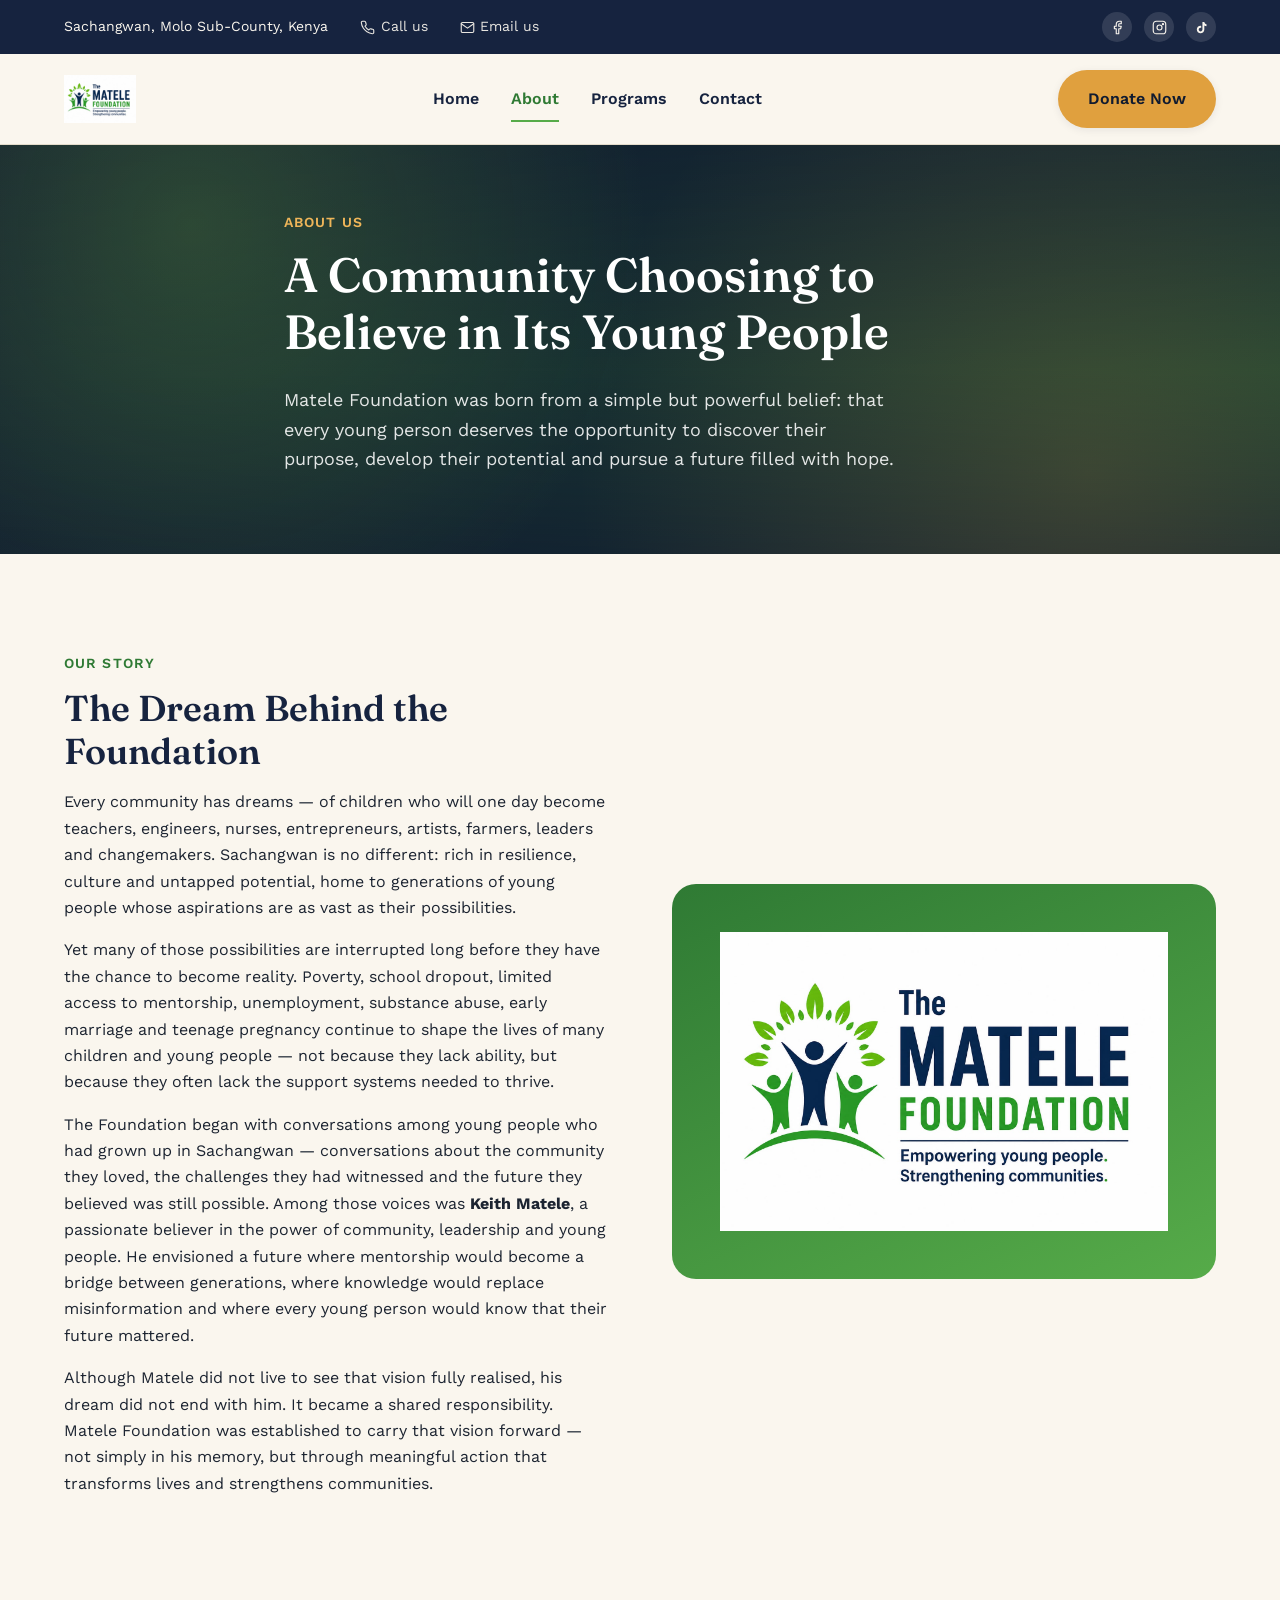
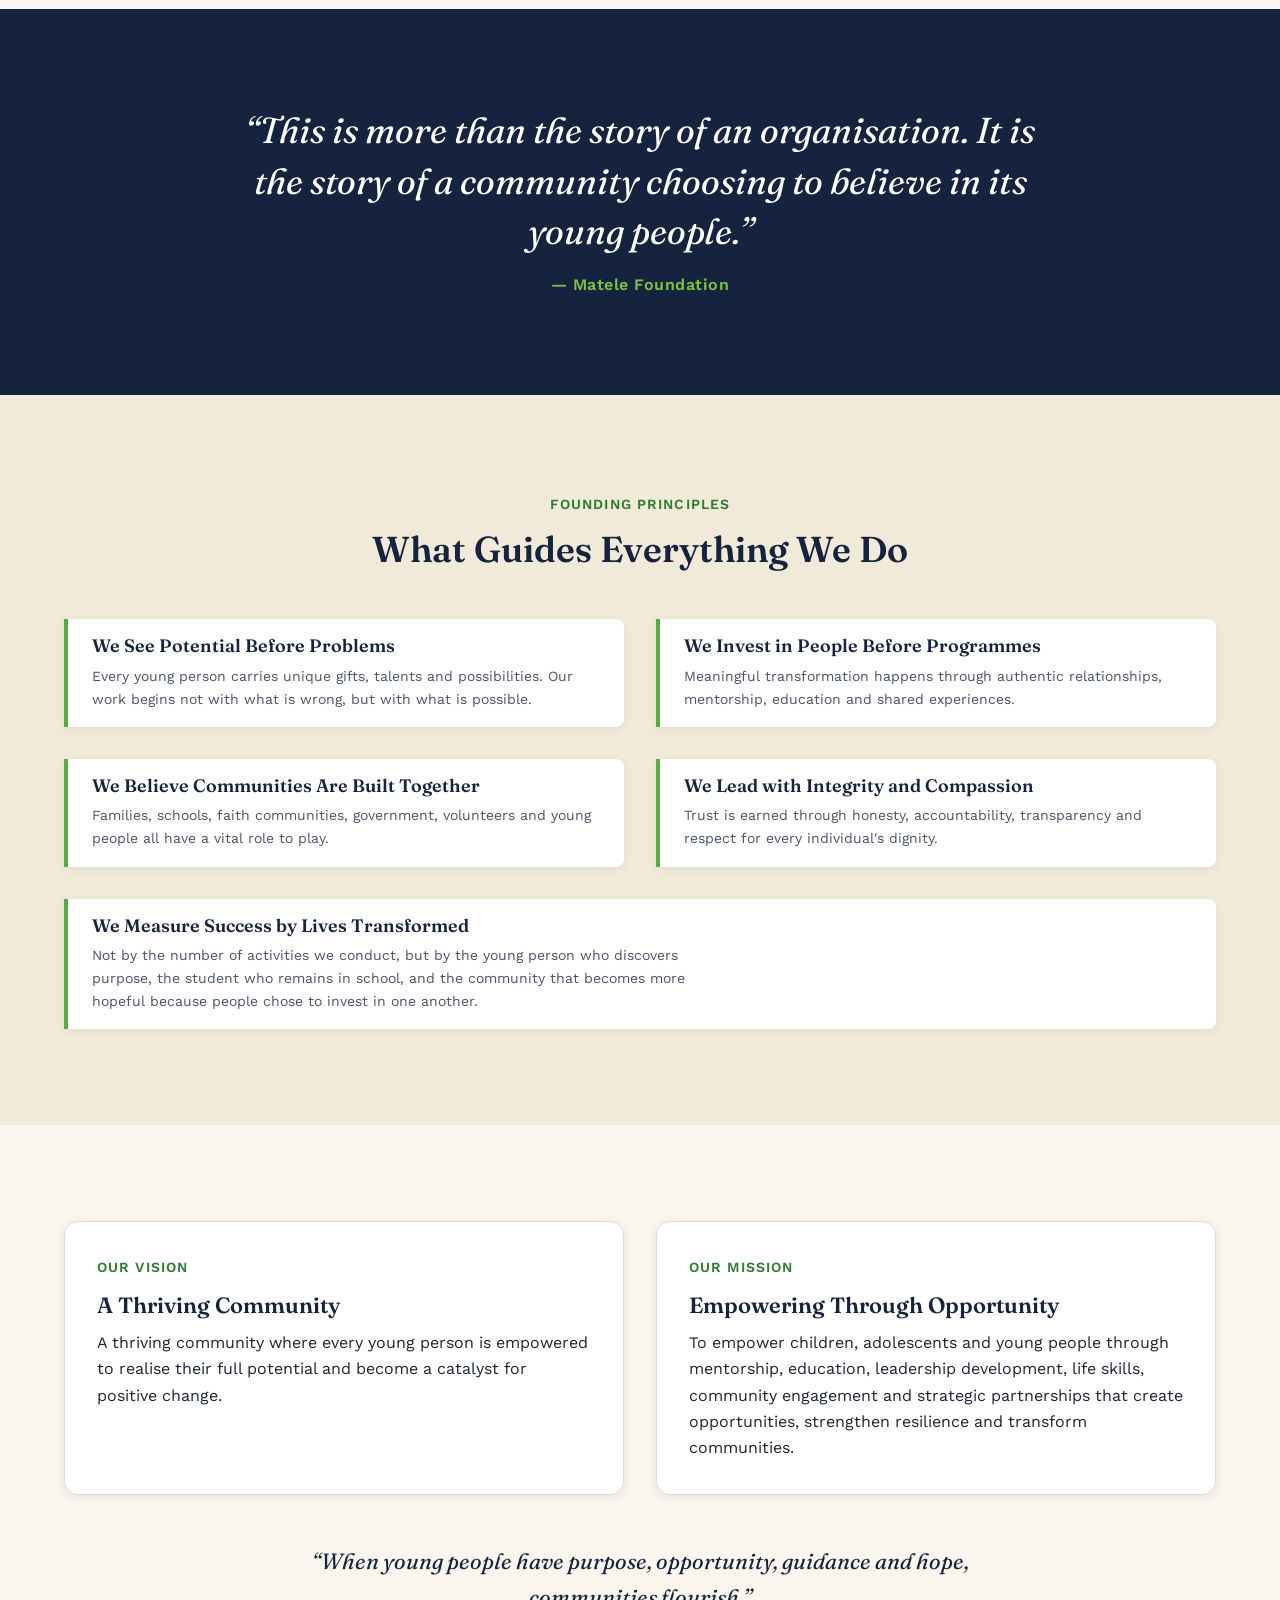
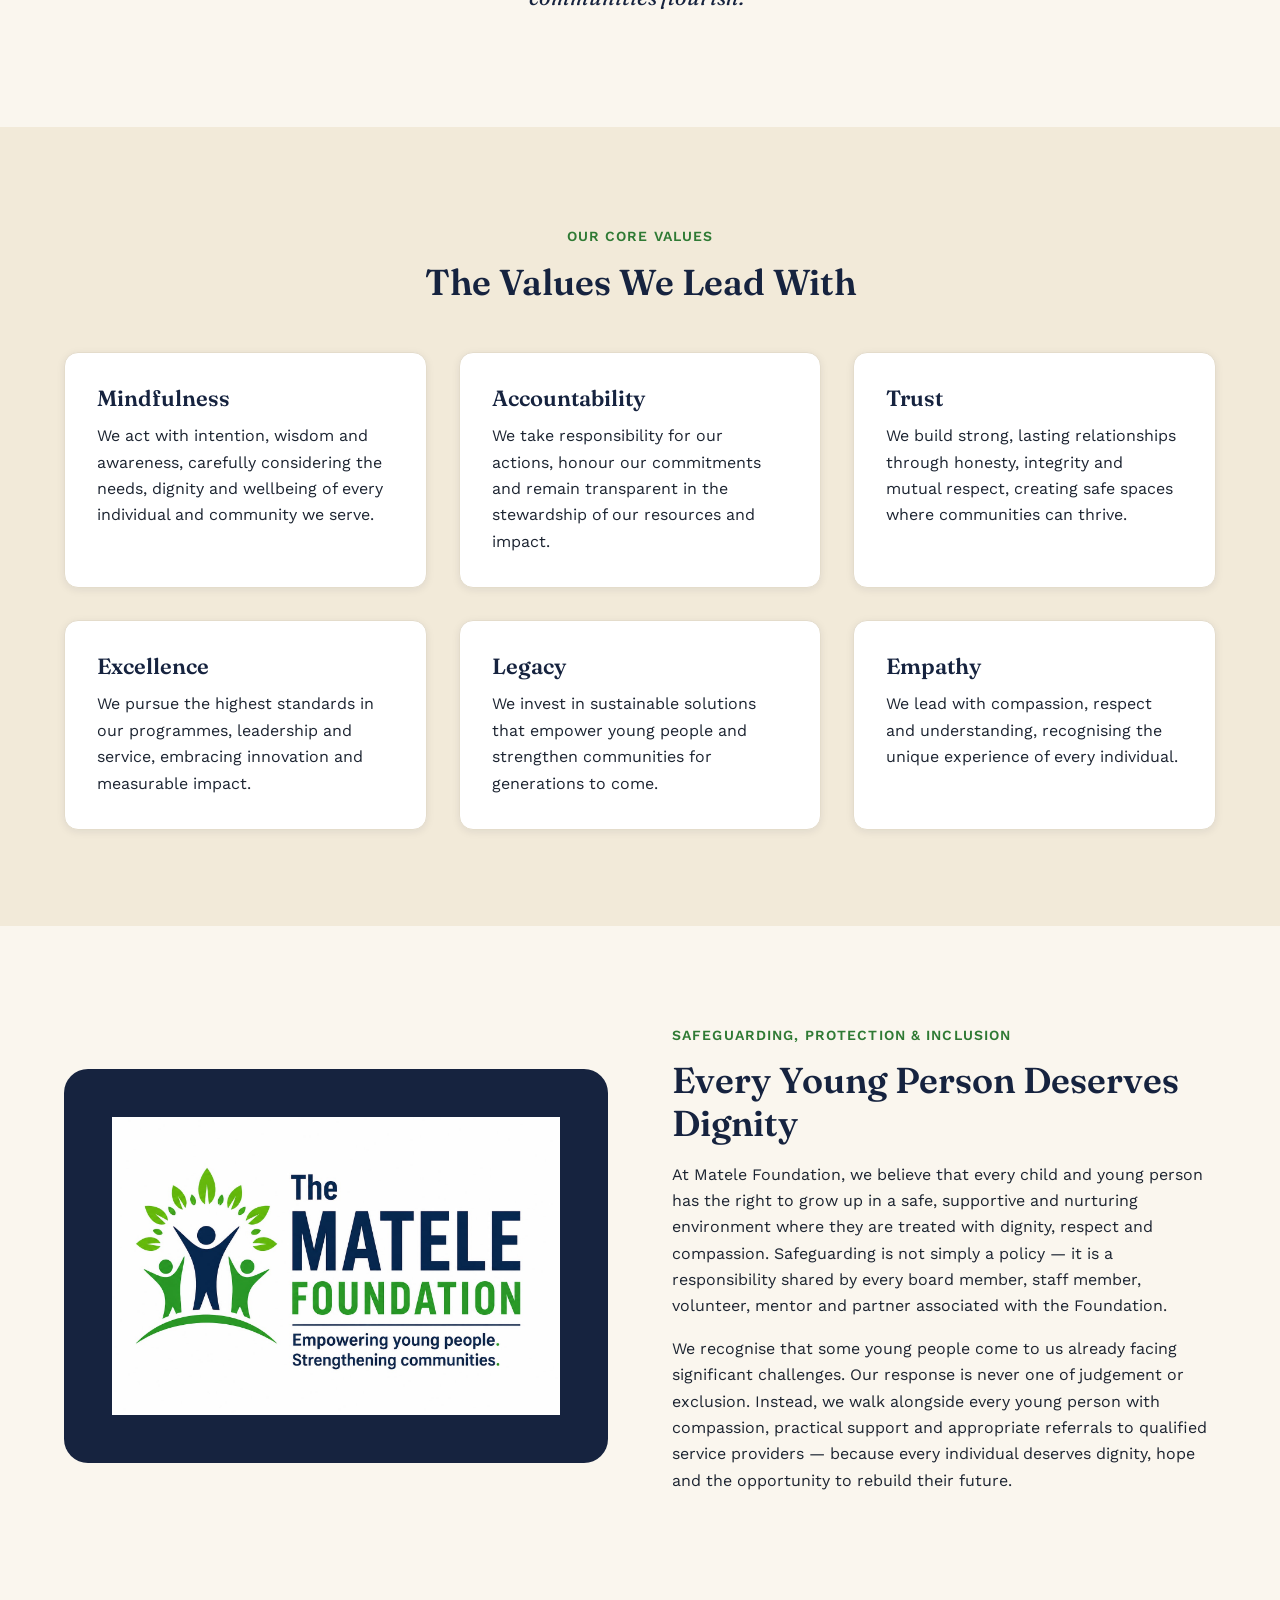
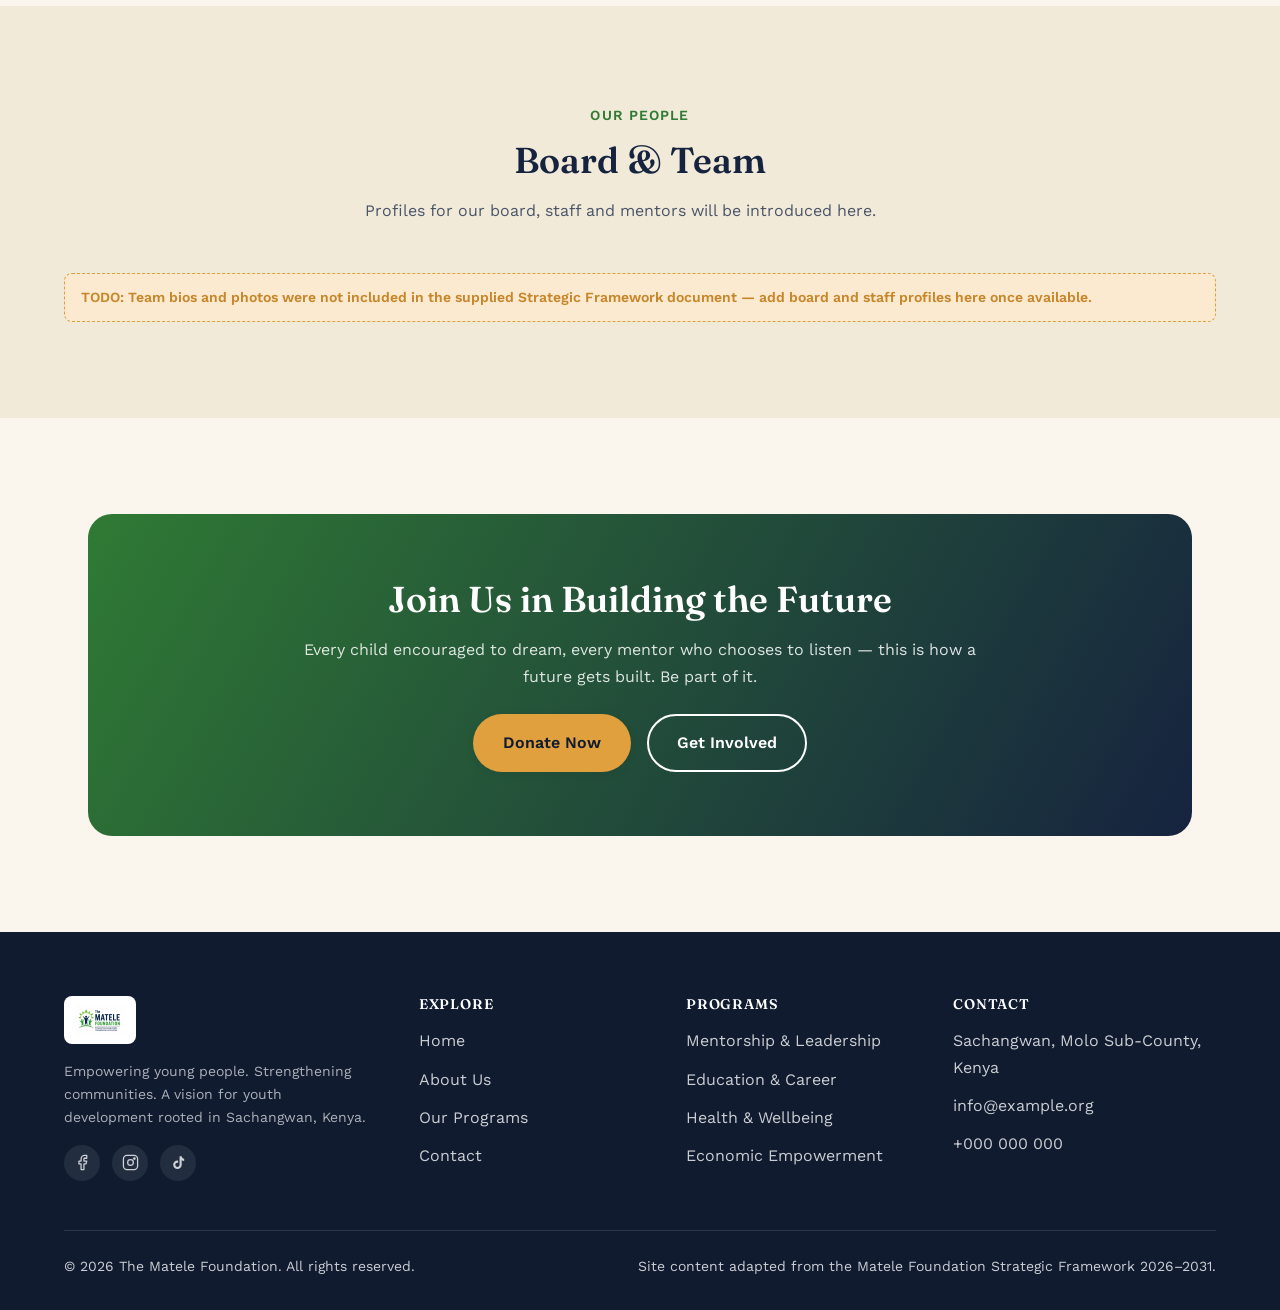
==== about.html @ 66186ff9 "Initial commit: Matele Foundation website Static responsive site (Home, About, Programs, Contact) bu" ====
<!DOCTYPE html>
<html lang="en">
<head>
  <meta charset="UTF-8" />
  <meta name="viewport" content="width=device-width, initial-scale=1" />
  <title>About Us | The Matele Foundation</title>
  <meta name="description" content="Learn the story behind the Matele Foundation, our vision, mission, core values and commitment to safeguarding young people in Sachangwan, Kenya." />
  <link rel="icon" href="assets/images/matele-logo.jpeg" type="image/jpeg" />
  <link rel="preconnect" href="https://fonts.googleapis.com" />
  <link rel="preconnect" href="https://fonts.gstatic.com" crossorigin />
  <link href="https://fonts.googleapis.com/css2?family=Fraunces:ital,wght@0,600;0,700;1,600&family=Work+Sans:wght@400;500;600;700&display=swap" rel="stylesheet" />
  <link rel="stylesheet" href="css/style.css" />
</head>
<body>
  <a class="skip-link" href="#main">Skip to main content</a>

  <div class="topbar">
    <div class="container">
      <div class="topbar-info">
        <span>
          <!-- TODO: add physical address here -->
          Sachangwan, Molo Sub-County, Kenya
        </span>
        <a href="tel:+000000000">
          <svg width="15" height="15" viewBox="0 0 24 24" fill="none" stroke="currentColor" stroke-width="1.8" stroke-linecap="round" stroke-linejoin="round"><path d="M22 16.92v3a2 2 0 0 1-2.18 2 19.79 19.79 0 0 1-8.63-3.07 19.5 19.5 0 0 1-6-6 19.79 19.79 0 0 1-3.07-8.67A2 2 0 0 1 4.11 2h3a2 2 0 0 1 2 1.72c.127.96.362 1.903.7 2.81a2 2 0 0 1-.45 2.11L8.09 9.91a16 16 0 0 0 6 6l1.27-1.27a2 2 0 0 1 2.11-.45c.907.338 1.85.573 2.81.7A2 2 0 0 1 22 16.92z"/></svg>
          <!-- TODO: add phone number here -->
          Call us
        </a>
        <a href="mailto:info@example.org">
          <svg width="15" height="15" viewBox="0 0 24 24" fill="none" stroke="currentColor" stroke-width="1.8" stroke-linecap="round" stroke-linejoin="round"><path d="M22 6 12 13 2 6"/><rect x="2" y="4" width="20" height="16" rx="2"/></svg>
          <!-- TODO: add email address here -->
          Email us
        </a>
      </div>
      <div class="topbar-social">
<a href="https://www.facebook.com/share/1H4xpjEiQx/" target="_blank" rel="noopener" aria-label="Facebook"><svg viewBox="0 0 24 24" fill="none" stroke="currentColor" stroke-width="1.8" stroke-linecap="round" stroke-linejoin="round"><path d="M18 2h-3a5 5 0 0 0-5 5v3H7v4h3v8h4v-8h3l1-4h-4V7a1 1 0 0 1 1-1h3z"/></svg></a>
        <a href="https://www.instagram.com/thematelefoundation?igsh=NDdiMDM2cmlqcXQ2" target="_blank" rel="noopener" aria-label="Instagram"><svg viewBox="0 0 24 24" fill="none" stroke="currentColor" stroke-width="1.8" stroke-linecap="round" stroke-linejoin="round"><rect x="2" y="2" width="20" height="20" rx="5"/><circle cx="12" cy="12" r="4"/><circle cx="17.5" cy="6.5" r="1"/></svg></a>
        <a href="https://www.tiktok.com/@thematelefoundation?_r=1&amp;_t=ZT-98UQlSihZBl" target="_blank" rel="noopener" aria-label="TikTok"><svg viewBox="0 0 24 24" fill="currentColor" stroke="none"><path d="M16.5 3c.3 1.9 1.6 3.4 3.5 3.8v3c-1.3 0-2.5-.4-3.5-1.1v6.6c0 3.3-2.7 6-6 6s-6-2.7-6-6 2.7-6 6-6c.3 0 .7 0 1 .1v3.1c-.3-.1-.7-.2-1-.2-1.7 0-3 1.3-3 3s1.3 3 3 3 3-1.3 3-3V3h3z"/></svg></a>
      </div>
    </div>
  </div>

  <header class="site-header">
    <div class="container navbar">
      <a class="brand" href="index.html">
        <img src="assets/images/matele-logo.jpeg" alt="The Matele Foundation logo" />
      </a>

      <nav class="nav-links" id="nav-links" aria-label="Primary">
        <a href="index.html">Home</a>
        <a href="about.html" aria-current="page">About</a>
        <a href="programs.html">Programs</a>
        <a href="contact.html">Contact</a>
      </nav>

      <div class="nav-actions">
        <a class="btn btn-cta" href="contact.html#donate">Donate Now</a>
        <button class="nav-toggle" aria-label="Toggle navigation menu" aria-expanded="false" aria-controls="nav-links">
          <svg viewBox="0 0 24 24" fill="none" stroke="currentColor" stroke-width="1.8" stroke-linecap="round" stroke-linejoin="round"><path d="M3 6h18M3 12h18M3 18h18"/></svg>
        </button>
      </div>
    </div>
  </header>

  <main id="main">
    <section class="hero page-hero">
      <div class="hero-pattern" aria-hidden="true"></div>
      <div class="container hero-inner">
        <span class="eyebrow">About Us</span>
        <h1>A Community Choosing to Believe in Its Young People</h1>
        <p class="lead">
          Matele Foundation was born from a simple but powerful belief: that every young
          person deserves the opportunity to discover their purpose, develop their potential
          and pursue a future filled with hope.
        </p>
      </div>
    </section>

    <section>
      <div class="container">
        <div class="split">
          <div class="reveal">
            <span class="eyebrow">Our Story</span>
            <h2>The Dream Behind the Foundation</h2>
            <p>
              Every community has dreams &mdash; of children who will one day become teachers,
              engineers, nurses, entrepreneurs, artists, farmers, leaders and changemakers.
              Sachangwan is no different: rich in resilience, culture and untapped potential,
              home to generations of young people whose aspirations are as vast as their
              possibilities.
            </p>
            <p>
              Yet many of those possibilities are interrupted long before they have the chance
              to become reality. Poverty, school dropout, limited access to mentorship,
              unemployment, substance abuse, early marriage and teenage pregnancy continue to
              shape the lives of many children and young people &mdash; not because they lack
              ability, but because they often lack the support systems needed to thrive.
            </p>
            <p>
              The Foundation began with conversations among young people who had grown up in
              Sachangwan &mdash; conversations about the community they loved, the challenges
              they had witnessed and the future they believed was still possible. Among those
              voices was <strong>Keith Matele</strong>, a passionate believer in the power of
              community, leadership and young people. He envisioned a future where mentorship
              would become a bridge between generations, where knowledge would replace
              misinformation and where every young person would know that their future mattered.
            </p>
            <p>
              Although Matele did not live to see that vision fully realised, his dream did not
              end with him. It became a shared responsibility. Matele Foundation was established
              to carry that vision forward &mdash; not simply in his memory, but through
              meaningful action that transforms lives and strengthens communities.
            </p>
          </div>
          <div class="split-media alt reveal" aria-hidden="true">
            <img src="assets/images/matele-logo.jpeg" alt="" />
          </div>
        </div>
      </div>
    </section>

    <section class="quote-band">
      <div class="container reveal">
        <blockquote>&ldquo;This is more than the story of an organisation. It is the story of a community choosing to believe in its young people.&rdquo;</blockquote>
        <cite>&mdash; Matele Foundation</cite>
      </div>
    </section>

    <section class="bg-cream-dark">
      <div class="container">
        <div class="section-head center reveal">
          <span class="eyebrow">Founding Principles</span>
          <h2>What Guides Everything We Do</h2>
        </div>
        <div class="grid grid-2 reveal">
          <div class="mini-card">
            <h4>We See Potential Before Problems</h4>
            <p>Every young person carries unique gifts, talents and possibilities. Our work begins not with what is wrong, but with what is possible.</p>
          </div>
          <div class="mini-card">
            <h4>We Invest in People Before Programmes</h4>
            <p>Meaningful transformation happens through authentic relationships, mentorship, education and shared experiences.</p>
          </div>
          <div class="mini-card">
            <h4>We Believe Communities Are Built Together</h4>
            <p>Families, schools, faith communities, government, volunteers and young people all have a vital role to play.</p>
          </div>
          <div class="mini-card">
            <h4>We Lead with Integrity and Compassion</h4>
            <p>Trust is earned through honesty, accountability, transparency and respect for every individual's dignity.</p>
          </div>
          <div class="mini-card" style="grid-column: 1 / -1;">
            <h4>We Measure Success by Lives Transformed</h4>
            <p>Not by the number of activities we conduct, but by the young person who discovers purpose, the student who remains in school, and the community that becomes more hopeful because people chose to invest in one another.</p>
          </div>
        </div>
      </div>
    </section>

    <section>
      <div class="container">
        <div class="grid grid-2">
          <div class="card reveal">
            <span class="eyebrow">Our Vision</span>
            <h3>A Thriving Community</h3>
            <p>A thriving community where every young person is empowered to realise their full potential and become a catalyst for positive change.</p>
          </div>
          <div class="card reveal">
            <span class="eyebrow">Our Mission</span>
            <h3>Empowering Through Opportunity</h3>
            <p>To empower children, adolescents and young people through mentorship, education, leadership development, life skills, community engagement and strategic partnerships that create opportunities, strengthen resilience and transform communities.</p>
          </div>
        </div>
        <p class="text-center reveal" style="margin-top: var(--space-6); font-family: var(--font-display); font-size: var(--fs-lg); font-style: italic; color: var(--color-navy-800); max-width: 720px; margin-inline: auto;">
          &ldquo;When young people have purpose, opportunity, guidance and hope, communities flourish.&rdquo;
        </p>
      </div>
    </section>

    <section class="bg-cream-dark">
      <div class="container">
        <div class="section-head center reveal">
          <span class="eyebrow">Our Core Values</span>
          <h2>The Values We Lead With</h2>
        </div>
        <div class="grid grid-3 reveal">
          <div class="card">
            <h3>Mindfulness</h3>
            <p>We act with intention, wisdom and awareness, carefully considering the needs, dignity and wellbeing of every individual and community we serve.</p>
          </div>
          <div class="card">
            <h3>Accountability</h3>
            <p>We take responsibility for our actions, honour our commitments and remain transparent in the stewardship of our resources and impact.</p>
          </div>
          <div class="card">
            <h3>Trust</h3>
            <p>We build strong, lasting relationships through honesty, integrity and mutual respect, creating safe spaces where communities can thrive.</p>
          </div>
          <div class="card">
            <h3>Excellence</h3>
            <p>We pursue the highest standards in our programmes, leadership and service, embracing innovation and measurable impact.</p>
          </div>
          <div class="card">
            <h3>Legacy</h3>
            <p>We invest in sustainable solutions that empower young people and strengthen communities for generations to come.</p>
          </div>
          <div class="card">
            <h3>Empathy</h3>
            <p>We lead with compassion, respect and understanding, recognising the unique experience of every individual.</p>
          </div>
        </div>
      </div>
    </section>

    <section>
      <div class="container">
        <div class="split">
          <div class="split-media reveal" aria-hidden="true">
            <img src="assets/images/matele-logo.jpeg" alt="" />
          </div>
          <div class="reveal">
            <span class="eyebrow">Safeguarding, Protection &amp; Inclusion</span>
            <h2>Every Young Person Deserves Dignity</h2>
            <p>
              At Matele Foundation, we believe that every child and young person has the right
              to grow up in a safe, supportive and nurturing environment where they are treated
              with dignity, respect and compassion. Safeguarding is not simply a policy &mdash;
              it is a responsibility shared by every board member, staff member, volunteer,
              mentor and partner associated with the Foundation.
            </p>
            <p>
              We recognise that some young people come to us already facing significant
              challenges. Our response is never one of judgement or exclusion. Instead, we walk
              alongside every young person with compassion, practical support and appropriate
              referrals to qualified service providers &mdash; because every individual deserves
              dignity, hope and the opportunity to rebuild their future.
            </p>
          </div>
        </div>
      </div>
    </section>

    <section class="bg-cream-dark">
      <div class="container">
        <div class="section-head center reveal">
          <span class="eyebrow">Our People</span>
          <h2>Board &amp; Team</h2>
          <p class="text-muted">
            Profiles for our board, staff and mentors will be introduced here.
          </p>
        </div>
        <div class="todo-note reveal">
          <!-- TODO: add team member names, roles, photos and bios here.
               None were provided in the source framework document. -->
          TODO: Team bios and photos were not included in the supplied Strategic Framework
          document &mdash; add board and staff profiles here once available.
        </div>
      </div>
    </section>

    <section>
      <div class="container">
        <div class="cta-band reveal">
          <h2>Join Us in Building the Future</h2>
          <p>Every child encouraged to dream, every mentor who chooses to listen &mdash; this is how a future gets built. Be part of it.</p>
          <div class="hero-actions">
            <a class="btn btn-cta" href="contact.html#donate">Donate Now</a>
            <a class="btn btn-outline on-dark" href="contact.html">Get Involved</a>
          </div>
        </div>
      </div>
    </section>
  </main>

  <footer class="site-footer">
    <div class="container">
      <div class="footer-grid">
        <div class="footer-brand">
          <img src="assets/images/matele-logo.jpeg" alt="The Matele Foundation logo" />
          <p>Empowering young people. Strengthening communities. A vision for youth development rooted in Sachangwan, Kenya.</p>
          <div class="footer-social">
<a href="https://www.facebook.com/share/1H4xpjEiQx/" target="_blank" rel="noopener" aria-label="Facebook"><svg viewBox="0 0 24 24" fill="none" stroke="currentColor" stroke-width="1.8" stroke-linecap="round" stroke-linejoin="round"><path d="M18 2h-3a5 5 0 0 0-5 5v3H7v4h3v8h4v-8h3l1-4h-4V7a1 1 0 0 1 1-1h3z"/></svg></a>
            <a href="https://www.instagram.com/thematelefoundation?igsh=NDdiMDM2cmlqcXQ2" target="_blank" rel="noopener" aria-label="Instagram"><svg viewBox="0 0 24 24" fill="none" stroke="currentColor" stroke-width="1.8" stroke-linecap="round" stroke-linejoin="round"><rect x="2" y="2" width="20" height="20" rx="5"/><circle cx="12" cy="12" r="4"/><circle cx="17.5" cy="6.5" r="1"/></svg></a>
            <a href="https://www.tiktok.com/@thematelefoundation?_r=1&amp;_t=ZT-98UQlSihZBl" target="_blank" rel="noopener" aria-label="TikTok"><svg viewBox="0 0 24 24" fill="currentColor" stroke="none"><path d="M16.5 3c.3 1.9 1.6 3.4 3.5 3.8v3c-1.3 0-2.5-.4-3.5-1.1v6.6c0 3.3-2.7 6-6 6s-6-2.7-6-6 2.7-6 6-6c.3 0 .7 0 1 .1v3.1c-.3-.1-.7-.2-1-.2-1.7 0-3 1.3-3 3s1.3 3 3 3 3-1.3 3-3V3h3z"/></svg></a>
          </div>
        </div>
        <div class="footer-col">
          <h4>Explore</h4>
          <ul>
            <li><a href="index.html">Home</a></li>
            <li><a href="about.html">About Us</a></li>
            <li><a href="programs.html">Our Programs</a></li>
            <li><a href="contact.html">Contact</a></li>
          </ul>
        </div>
        <div class="footer-col">
          <h4>Programs</h4>
          <ul>
            <li><a href="programs.html#mentorship">Mentorship &amp; Leadership</a></li>
            <li><a href="programs.html#education">Education &amp; Career</a></li>
            <li><a href="programs.html#health">Health &amp; Wellbeing</a></li>
            <li><a href="programs.html#economic">Economic Empowerment</a></li>
          </ul>
        </div>
        <div class="footer-col">
          <h4>Contact</h4>
          <ul>
            <!-- TODO: replace with real contact details -->
            <li>Sachangwan, Molo Sub-County, Kenya</li>
            <li><a href="mailto:info@example.org">info@example.org</a></li>
            <li><a href="tel:+000000000">+000 000 000</a></li>
          </ul>
        </div>
      </div>
      <div class="footer-bottom">
        <span>&copy; <span id="year"></span> The Matele Foundation. All rights reserved.</span>
        <span>Site content adapted from the Matele Foundation Strategic Framework 2026&ndash;2031.</span>
      </div>
    </div>
  </footer>

  <script src="js/main.js"></script>
  <script>document.getElementById("year").textContent = new Date().getFullYear();</script>
</body>
</html>
---- css/style.css ----
/* ==========================================================================
   Matele Foundation — Design Tokens
   Palette derived from the Foundation logo (navy + two-tone green),
   with a warm amber accent reserved for Donate / primary CTAs.
   ========================================================================== */

:root {
  /* Brand colors */
  --color-navy-900: #101b30;
  --color-navy-800: #16233f;
  --color-navy-700: #223458;
  --color-navy-600: #3a4d76;
  --color-green-700: #2f7a34;
  --color-green-600: #3f9142;
  --color-green-500: #56ab49;
  --color-green-400: #7cc142;
  --color-green-100: #e6f2e0;
  --color-amber-600: #c8862a;
  --color-amber-500: #e0a03e;
  --color-amber-400: #eeb559;
  --color-amber-100: #fbead0;

  /* Neutrals */
  --color-cream: #faf6ee;
  --color-cream-dark: #f2ead9;
  --color-white: #ffffff;
  --color-ink: #1c2431;
  --color-ink-soft: #4a5468;
  --color-border: #e4dccb;

  /* Semantic tokens */
  --color-bg: var(--color-cream);
  --color-surface: var(--color-white);
  --color-text: var(--color-ink);
  --color-text-muted: var(--color-ink-soft);
  --color-primary: var(--color-green-600);
  --color-primary-dark: var(--color-green-700);
  --color-accent: var(--color-navy-800);
  --color-cta: var(--color-amber-500);
  --color-cta-dark: var(--color-amber-600);
  --color-focus: var(--color-green-500);

  /* Typography */
  --font-display: "Fraunces", "Georgia", serif;
  --font-body: "Work Sans", "Segoe UI", system-ui, sans-serif;

  --fs-sm: 0.875rem;
  --fs-base: 1rem;
  --fs-md: 1.125rem;
  --fs-lg: 1.375rem;
  --fs-xl: 1.75rem;
  --fs-2xl: 2.25rem;
  --fs-3xl: 3rem;
  --fs-4xl: 3.75rem;

  /* Spacing (4/8pt rhythm) */
  --space-1: 0.5rem;
  --space-2: 0.75rem;
  --space-3: 1rem;
  --space-4: 1.5rem;
  --space-5: 2rem;
  --space-6: 3rem;
  --space-7: 4rem;
  --space-8: 6rem;

  /* Layout */
  --container-max: 1200px;
  --radius-sm: 8px;
  --radius-md: 14px;
  --radius-lg: 24px;
  --shadow-sm: 0 2px 8px rgba(16, 27, 48, 0.08);
  --shadow-md: 0 12px 32px rgba(16, 27, 48, 0.12);
  --transition-fast: 180ms ease;
  --transition-base: 260ms ease;
}

/* ==========================================================================
   Reset & base
   ========================================================================== */

*,
*::before,
*::after {
  box-sizing: border-box;
}

html {
  scroll-behavior: smooth;
}

@media (prefers-reduced-motion: reduce) {
  html {
    scroll-behavior: auto;
  }
  *,
  *::before,
  *::after {
    animation-duration: 0.01ms !important;
    animation-iteration-count: 1 !important;
    transition-duration: 0.01ms !important;
    scroll-behavior: auto !important;
  }
}

body {
  margin: 0;
  min-height: 100dvh;
  font-family: var(--font-body);
  font-size: var(--fs-base);
  line-height: 1.65;
  color: var(--color-text);
  background: var(--color-bg);
  -webkit-font-smoothing: antialiased;
}

img {
  max-width: 100%;
  display: block;
}

a {
  color: inherit;
  text-decoration: none;
}

ul {
  list-style: none;
  margin: 0;
  padding: 0;
}

h1,
h2,
h3,
h4 {
  font-family: var(--font-display);
  color: var(--color-navy-800);
  line-height: 1.2;
  margin: 0 0 var(--space-3);
  font-weight: 600;
}

h1 {
  font-size: var(--fs-4xl);
}
h2 {
  font-size: var(--fs-2xl);
}
h3 {
  font-size: var(--fs-lg);
}
h4 {
  font-size: var(--fs-md);
}

p {
  margin: 0 0 var(--space-3);
  max-width: 68ch;
}

button {
  font-family: inherit;
}

/* Focus visibility (accessibility) */
a:focus-visible,
button:focus-visible,
input:focus-visible,
textarea:focus-visible,
select:focus-visible {
  outline: 3px solid var(--color-focus);
  outline-offset: 3px;
  border-radius: var(--radius-sm);
}

/* Skip link */
.skip-link {
  position: absolute;
  left: -9999px;
  top: 0;
  background: var(--color-navy-800);
  color: var(--color-white);
  padding: var(--space-2) var(--space-3);
  z-index: 1000;
  border-radius: 0 0 var(--radius-sm) 0;
}

.skip-link:focus {
  left: 0;
}

/* ==========================================================================
   Layout helpers
   ========================================================================== */

.container {
  width: 100%;
  max-width: var(--container-max);
  margin-inline: auto;
  padding-inline: var(--space-4);
}

section {
  padding-block: var(--space-8);
}

.section-tight {
  padding-block: var(--space-6);
}

.eyebrow {
  display: inline-block;
  font-family: var(--font-body);
  font-weight: 600;
  font-size: var(--fs-sm);
  letter-spacing: 0.08em;
  text-transform: uppercase;
  color: var(--color-primary-dark);
  margin-bottom: var(--space-2);
}

.section-head {
  max-width: 720px;
  margin-bottom: var(--space-6);
}

.section-head.center {
  margin-inline: auto;
  text-align: center;
}

.text-muted {
  color: var(--color-text-muted);
}

.grid {
  display: grid;
  gap: var(--space-5);
}

.grid-2 {
  grid-template-columns: repeat(2, 1fr);
}

.grid-3 {
  grid-template-columns: repeat(3, 1fr);
}

.grid-4 {
  grid-template-columns: repeat(4, 1fr);
}

.grid-5 {
  grid-template-columns: repeat(5, 1fr);
}

@media (max-width: 1024px) {
  .grid-4,
  .grid-5 {
    grid-template-columns: repeat(2, 1fr);
  }
}

@media (max-width: 768px) {
  .grid-2,
  .grid-3,
  .grid-4,
  .grid-5 {
    grid-template-columns: 1fr;
  }
}

/* ==========================================================================
   Buttons
   ========================================================================== */

.btn {
  display: inline-flex;
  align-items: center;
  justify-content: center;
  gap: var(--space-2);
  padding: 0.85rem 1.75rem;
  border-radius: 999px;
  font-weight: 600;
  font-size: var(--fs-base);
  border: 2px solid transparent;
  cursor: pointer;
  transition: transform var(--transition-fast), box-shadow var(--transition-fast),
    background-color var(--transition-fast), color var(--transition-fast),
    border-color var(--transition-fast);
  min-height: 44px;
  touch-action: manipulation;
}

.btn:hover {
  transform: translateY(-2px);
}

.btn:active {
  transform: translateY(0);
}

.btn-cta {
  background: var(--color-cta);
  color: var(--color-navy-900);
  box-shadow: var(--shadow-sm);
}

.btn-cta:hover {
  background: var(--color-cta-dark);
  box-shadow: var(--shadow-md);
}

.btn-primary {
  background: var(--color-navy-800);
  color: var(--color-white);
}

.btn-primary:hover {
  background: var(--color-navy-700);
  box-shadow: var(--shadow-md);
}

.btn-outline {
  background: transparent;
  border-color: var(--color-navy-800);
  color: var(--color-navy-800);
}

.btn-outline.on-dark {
  border-color: var(--color-white);
  color: var(--color-white);
}

.btn-outline:hover {
  background: var(--color-navy-800);
  color: var(--color-white);
}

.btn-outline.on-dark:hover {
  background: var(--color-white);
  color: var(--color-navy-800);
}

.btn[disabled] {
  opacity: 0.5;
  cursor: not-allowed;
  transform: none;
}

/* ==========================================================================
   Header / Navigation
   ========================================================================== */

.topbar {
  background: var(--color-navy-800);
  color: var(--color-cream);
  font-size: var(--fs-sm);
}

.topbar .container {
  display: flex;
  align-items: center;
  justify-content: space-between;
  padding-block: var(--space-2);
  gap: var(--space-4);
  flex-wrap: wrap;
}

.topbar-info {
  display: flex;
  gap: var(--space-5);
  flex-wrap: wrap;
}

.topbar-info a {
  display: inline-flex;
  align-items: center;
  gap: 0.4em;
  opacity: 0.92;
}

.topbar-info a:hover {
  opacity: 1;
  text-decoration: underline;
}

.topbar-social {
  display: flex;
  gap: var(--space-2);
}

.topbar-social a {
  width: 30px;
  height: 30px;
  display: inline-flex;
  align-items: center;
  justify-content: center;
  border-radius: 50%;
  background: rgba(255, 255, 255, 0.12);
  transition: background var(--transition-fast);
}

.topbar-social a:hover {
  background: var(--color-green-500);
}

.topbar-social svg {
  width: 15px;
  height: 15px;
}

.site-header {
  position: sticky;
  top: 0;
  z-index: 100;
  background: var(--color-cream);
  border-bottom: 1px solid var(--color-border);
}

.navbar {
  display: flex;
  align-items: center;
  justify-content: space-between;
  padding-block: var(--space-3);
  gap: var(--space-4);
}

.brand {
  display: flex;
  align-items: center;
  gap: var(--space-2);
  min-width: 0;
}

.brand img {
  height: 48px;
  width: auto;
}

.nav-links {
  display: flex;
  align-items: center;
  gap: var(--space-5);
  font-weight: 600;
}

.nav-links a {
  position: relative;
  padding-block: var(--space-1);
  color: var(--color-navy-800);
}

.nav-links a::after {
  content: "";
  position: absolute;
  left: 0;
  bottom: -2px;
  height: 2px;
  width: 0;
  background: var(--color-green-500);
  transition: width var(--transition-fast);
}

.nav-links a:hover::after,
.nav-links a[aria-current="page"]::after {
  width: 100%;
}

.nav-links a[aria-current="page"] {
  color: var(--color-green-700);
}

.nav-actions {
  display: flex;
  align-items: center;
  gap: var(--space-3);
}

.nav-toggle {
  display: none;
  background: none;
  border: none;
  cursor: pointer;
  padding: var(--space-1);
  min-width: 44px;
  min-height: 44px;
  align-items: center;
  justify-content: center;
}

.nav-toggle svg {
  width: 26px;
  height: 26px;
}

@media (max-width: 900px) {
  .topbar-info span:nth-child(1) {
    display: none;
  }

  .nav-toggle {
    display: inline-flex;
  }

  .nav-links {
    position: absolute;
    top: 100%;
    left: 0;
    right: 0;
    background: var(--color-cream);
    border-bottom: 1px solid var(--color-border);
    flex-direction: column;
    align-items: flex-start;
    gap: 0;
    padding: var(--space-3) var(--space-4) var(--space-4);
    display: none;
    box-shadow: var(--shadow-sm);
  }

  .nav-links.open {
    display: flex;
  }

  .nav-links a {
    width: 100%;
    padding-block: var(--space-2);
    border-bottom: 1px solid var(--color-border);
  }

  .nav-actions .btn-cta {
    padding: 0.65rem 1.25rem;
    font-size: var(--fs-sm);
  }
}

/* ==========================================================================
   Hero
   ========================================================================== */

.hero {
  position: relative;
  color: var(--color-white);
  background: linear-gradient(180deg, rgba(16, 27, 48, 0.78), rgba(16, 27, 48, 0.55) 55%, rgba(16, 27, 48, 0.85)),
    linear-gradient(135deg, var(--color-navy-900), var(--color-green-700));
  padding-block: var(--space-8);
  overflow: hidden;
}

.hero-inner {
  position: relative;
  max-width: 760px;
  z-index: 1;
}

.hero .eyebrow {
  color: var(--color-amber-400);
}

.hero h1 {
  color: var(--color-white);
  font-size: clamp(2.5rem, 5vw, var(--fs-4xl));
  margin-bottom: var(--space-4);
}

.hero h1 em {
  font-style: italic;
  color: var(--color-green-400);
}

.hero p.lead {
  font-size: var(--fs-md);
  color: rgba(255, 255, 255, 0.88);
  max-width: 56ch;
}

.hero-actions {
  display: flex;
  gap: var(--space-3);
  flex-wrap: wrap;
  margin-top: var(--space-5);
}

.hero-pattern {
  position: absolute;
  inset: 0;
  background-image: radial-gradient(circle at 15% 20%, rgba(124, 193, 66, 0.25), transparent 40%),
    radial-gradient(circle at 85% 80%, rgba(224, 160, 62, 0.18), transparent 45%);
  pointer-events: none;
}

.page-hero {
  padding-block: var(--space-7);
}

.page-hero h1 {
  color: var(--color-white);
  font-size: clamp(2rem, 4vw, var(--fs-3xl));
}

/* ==========================================================================
   Cards
   ========================================================================== */

.card {
  background: var(--color-surface);
  border-radius: var(--radius-md);
  padding: var(--space-5);
  box-shadow: var(--shadow-sm);
  border: 1px solid var(--color-border);
  transition: transform var(--transition-base), box-shadow var(--transition-base);
}

.card:hover {
  transform: translateY(-4px);
  box-shadow: var(--shadow-md);
}

.card-icon {
  width: 56px;
  height: 56px;
  border-radius: var(--radius-sm);
  background: var(--color-green-100);
  color: var(--color-green-700);
  display: inline-flex;
  align-items: center;
  justify-content: center;
  margin-bottom: var(--space-3);
}

.card-icon svg {
  width: 28px;
  height: 28px;
}

.card h3 {
  margin-bottom: var(--space-2);
}

.card p:last-child {
  margin-bottom: 0;
}

.card-link {
  display: inline-flex;
  align-items: center;
  gap: 0.4em;
  margin-top: var(--space-2);
  font-weight: 600;
  color: var(--color-green-700);
}

.card-link svg {
  width: 16px;
  height: 16px;
  transition: transform var(--transition-fast);
}

.card-link:hover svg {
  transform: translateX(3px);
}

/* Value / pillar mini cards */
.mini-card {
  border-left: 4px solid var(--color-green-500);
  padding: var(--space-3) var(--space-4);
  background: var(--color-surface);
  border-radius: 0 var(--radius-sm) var(--radius-sm) 0;
  box-shadow: var(--shadow-sm);
}

.mini-card h4 {
  margin-bottom: var(--space-1);
  color: var(--color-navy-800);
}

.mini-card p {
  margin-bottom: 0;
  color: var(--color-text-muted);
  font-size: var(--fs-sm);
}

/* ==========================================================================
   Split / two-column feature section
   ========================================================================== */

.split {
  display: grid;
  grid-template-columns: 1fr 1fr;
  gap: var(--space-7);
  align-items: center;
}

@media (max-width: 900px) {
  .split {
    grid-template-columns: 1fr;
    gap: var(--space-5);
  }
}

.split-media {
  background: var(--color-navy-800);
  border-radius: var(--radius-lg);
  min-height: 320px;
  display: flex;
  align-items: center;
  justify-content: center;
  color: var(--color-white);
  position: relative;
  overflow: hidden;
}

.split-media.alt {
  background: linear-gradient(155deg, var(--color-green-700), var(--color-green-500));
}

.split-media img {
  width: 100%;
  height: 100%;
  object-fit: contain;
  padding: var(--space-6);
}

.check-list li {
  display: flex;
  align-items: flex-start;
  gap: var(--space-2);
  margin-bottom: var(--space-2);
  font-weight: 500;
}

.check-list svg {
  flex-shrink: 0;
  width: 22px;
  height: 22px;
  color: var(--color-green-600);
  margin-top: 2px;
}

/* ==========================================================================
   Quote / philosophy band
   ========================================================================== */

.quote-band {
  background: var(--color-navy-800);
  color: var(--color-white);
  text-align: center;
}

.quote-band blockquote {
  font-family: var(--font-display);
  font-size: clamp(1.5rem, 3vw, var(--fs-2xl));
  font-style: italic;
  max-width: 820px;
  margin: 0 auto var(--space-3);
  color: var(--color-white);
  line-height: 1.4;
}

.quote-band cite {
  font-style: normal;
  color: var(--color-green-400);
  font-weight: 600;
  letter-spacing: 0.03em;
}

/* ==========================================================================
   Stats
   ========================================================================== */

.stats-band {
  background: var(--color-cream-dark);
  border-top: 1px solid var(--color-border);
  border-bottom: 1px solid var(--color-border);
}

.stat {
  text-align: center;
}

.stat .num {
  font-family: var(--font-display);
  font-size: var(--fs-3xl);
  color: var(--color-green-700);
  font-weight: 600;
  display: block;
}

.stat .label {
  color: var(--color-text-muted);
  font-weight: 600;
  font-size: var(--fs-sm);
  text-transform: uppercase;
  letter-spacing: 0.04em;
}

/* ==========================================================================
   CTA band
   ========================================================================== */

.cta-band {
  background: linear-gradient(120deg, var(--color-green-700), var(--color-navy-800));
  color: var(--color-white);
  border-radius: var(--radius-lg);
  padding: var(--space-7) var(--space-6);
  text-align: center;
  margin-inline: var(--space-4);
}

.cta-band h2 {
  color: var(--color-white);
}

.cta-band p {
  margin-inline: auto;
  color: rgba(255, 255, 255, 0.85);
}

.cta-band .hero-actions {
  justify-content: center;
  margin-top: var(--space-4);
}

/* ==========================================================================
   Timeline / stage steps (Purpose Project)
   ========================================================================== */

.steps {
  display: grid;
  grid-template-columns: repeat(4, 1fr);
  gap: var(--space-4);
  counter-reset: step;
}

@media (max-width: 900px) {
  .steps {
    grid-template-columns: repeat(2, 1fr);
  }
}

@media (max-width: 560px) {
  .steps {
    grid-template-columns: 1fr;
  }
}

.step {
  position: relative;
  background: var(--color-surface);
  border-radius: var(--radius-md);
  padding: var(--space-5) var(--space-4);
  border: 1px solid var(--color-border);
}

.step .step-num {
  counter-increment: step;
  display: inline-flex;
  align-items: center;
  justify-content: center;
  width: 40px;
  height: 40px;
  border-radius: 50%;
  background: var(--color-amber-500);
  color: var(--color-navy-900);
  font-weight: 700;
  font-family: var(--font-display);
  margin-bottom: var(--space-3);
}

.step .step-num::before {
  content: counter(step);
}

.step .step-question {
  font-style: italic;
  color: var(--color-green-700);
  font-weight: 600;
  margin-bottom: var(--space-2);
}

/* ==========================================================================
   Pathway detail rows (Programs page)
   ========================================================================== */

.pathway {
  display: grid;
  grid-template-columns: 90px 1fr;
  gap: var(--space-5);
  padding-block: var(--space-6);
  border-bottom: 1px solid var(--color-border);
}

.pathway:last-child {
  border-bottom: none;
}

.pathway-index {
  font-family: var(--font-display);
  font-size: var(--fs-3xl);
  color: var(--color-green-400);
  -webkit-text-stroke: 1.5px var(--color-green-700);
  font-weight: 600;
}

@media (max-width: 700px) {
  .pathway {
    grid-template-columns: 1fr;
    gap: var(--space-2);
  }
}

.pathway-meta {
  display: grid;
  grid-template-columns: 1.1fr 1fr;
  gap: var(--space-5);
  margin-top: var(--space-3);
}

@media (max-width: 700px) {
  .pathway-meta {
    grid-template-columns: 1fr;
  }
}

.pathway-meta h4 {
  font-size: var(--fs-sm);
  text-transform: uppercase;
  letter-spacing: 0.04em;
  color: var(--color-text-muted);
  margin-bottom: var(--space-2);
}

.tag-list {
  display: flex;
  flex-wrap: wrap;
  gap: var(--space-1);
}

.tag {
  background: var(--color-green-100);
  color: var(--color-green-700);
  padding: 0.3rem 0.8rem;
  border-radius: 999px;
  font-size: var(--fs-sm);
  font-weight: 600;
}

.outcome-box {
  background: var(--color-cream-dark);
  border-radius: var(--radius-sm);
  padding: var(--space-3);
  color: var(--color-text-muted);
  font-size: var(--fs-sm);
}

/* ==========================================================================
   Forms (Contact page)
   ========================================================================== */

.form-grid {
  display: grid;
  gap: var(--space-4);
}

.form-row {
  display: grid;
  grid-template-columns: 1fr 1fr;
  gap: var(--space-4);
}

@media (max-width: 640px) {
  .form-row {
    grid-template-columns: 1fr;
  }
}

.field {
  display: flex;
  flex-direction: column;
  gap: var(--space-1);
}

.field label {
  font-weight: 600;
  font-size: var(--fs-sm);
  color: var(--color-navy-800);
}

.field .required {
  color: var(--color-cta-dark);
}

.field input,
.field textarea,
.field select {
  border: 1.5px solid var(--color-border);
  border-radius: var(--radius-sm);
  padding: 0.85rem 1rem;
  font-family: var(--font-body);
  font-size: var(--fs-base);
  background: var(--color-surface);
  color: var(--color-text);
  min-height: 44px;
  transition: border-color var(--transition-fast);
}

.field textarea {
  min-height: 140px;
  resize: vertical;
}

.field input:focus,
.field textarea:focus,
.field select:focus {
  border-color: var(--color-green-500);
}

.field small {
  color: var(--color-text-muted);
  font-size: 0.8rem;
}

.field.has-error input,
.field.has-error textarea {
  border-color: #c0392b;
}

.field-error {
  display: none;
  color: #c0392b;
  font-size: 0.85rem;
  font-weight: 600;
}

.field.has-error .field-error {
  display: block;
}

.form-status {
  padding: var(--space-3) var(--space-4);
  border-radius: var(--radius-sm);
  font-weight: 600;
  display: none;
}

.form-status.visible {
  display: block;
}

.form-status.success {
  background: var(--color-green-100);
  color: var(--color-green-700);
}

.form-status.error {
  background: #fbe4e1;
  color: #c0392b;
}

.contact-info-card {
  background: var(--color-navy-800);
  color: var(--color-white);
  border-radius: var(--radius-lg);
  padding: var(--space-6);
}

.contact-info-card h3 {
  color: var(--color-white);
}

.contact-info-list li {
  display: flex;
  gap: var(--space-3);
  align-items: flex-start;
  padding-block: var(--space-3);
  border-bottom: 1px solid rgba(255, 255, 255, 0.14);
}

.contact-info-list li:last-child {
  border-bottom: none;
}

.contact-info-list svg {
  width: 22px;
  height: 22px;
  color: var(--color-green-400);
  flex-shrink: 0;
  margin-top: 2px;
}

.contact-info-list .label {
  font-size: var(--fs-sm);
  color: rgba(255, 255, 255, 0.65);
  text-transform: uppercase;
  letter-spacing: 0.04em;
  display: block;
  margin-bottom: 2px;
}

.todo-note {
  border: 1.5px dashed var(--color-amber-500);
  background: var(--color-amber-100);
  color: var(--color-amber-600);
  border-radius: var(--radius-sm);
  padding: var(--space-2) var(--space-3);
  font-size: var(--fs-sm);
  font-weight: 600;
}

/* ==========================================================================
   Footer
   ========================================================================== */

.site-footer {
  background: var(--color-navy-900);
  color: rgba(255, 255, 255, 0.78);
  padding-block: var(--space-7) var(--space-5);
}

.footer-grid {
  display: grid;
  grid-template-columns: 1.4fr 1fr 1fr 1.2fr;
  gap: var(--space-6);
}

@media (max-width: 900px) {
  .footer-grid {
    grid-template-columns: 1fr 1fr;
  }
}

@media (max-width: 560px) {
  .footer-grid {
    grid-template-columns: 1fr;
  }
}

.footer-brand img {
  height: 48px;
  margin-bottom: var(--space-3);
  background: var(--color-white);
  border-radius: var(--radius-sm);
  padding: var(--space-1) var(--space-2);
}

.footer-brand p {
  color: rgba(255, 255, 255, 0.65);
  font-size: var(--fs-sm);
}

.footer-col h4 {
  color: var(--color-white);
  font-size: var(--fs-sm);
  text-transform: uppercase;
  letter-spacing: 0.06em;
  margin-bottom: var(--space-3);
}

.footer-col ul li {
  margin-bottom: var(--space-2);
}

.footer-col a:hover {
  color: var(--color-green-400);
  text-decoration: underline;
}

.footer-social {
  display: flex;
  gap: var(--space-2);
  margin-top: var(--space-3);
}

.footer-social a {
  width: 36px;
  height: 36px;
  border-radius: 50%;
  background: rgba(255, 255, 255, 0.08);
  display: inline-flex;
  align-items: center;
  justify-content: center;
  transition: background var(--transition-fast);
}

.footer-social a:hover {
  background: var(--color-green-600);
}

.footer-social svg {
  width: 17px;
  height: 17px;
}

.footer-bottom {
  border-top: 1px solid rgba(255, 255, 255, 0.12);
  margin-top: var(--space-6);
  padding-top: var(--space-4);
  display: flex;
  justify-content: space-between;
  flex-wrap: wrap;
  gap: var(--space-2);
  font-size: var(--fs-sm);
}

/* ==========================================================================
   Scroll reveal
   ========================================================================== */

.reveal {
  opacity: 0;
  transform: translateY(16px);
  transition: opacity var(--transition-base), transform var(--transition-base);
}

.reveal.in-view {
  opacity: 1;
  transform: translateY(0);
}

@media (prefers-reduced-motion: reduce) {
  .reveal {
    opacity: 1;
    transform: none;
  }
}

/* ==========================================================================
   Utility
   ========================================================================== */

.text-center {
  text-align: center;
}

.mt-0 {
  margin-top: 0;
}

.mx-auto {
  margin-inline: auto;
}

.bg-surface {
  background: var(--color-surface);
}

.bg-cream-dark {
  background: var(--color-cream-dark);
}
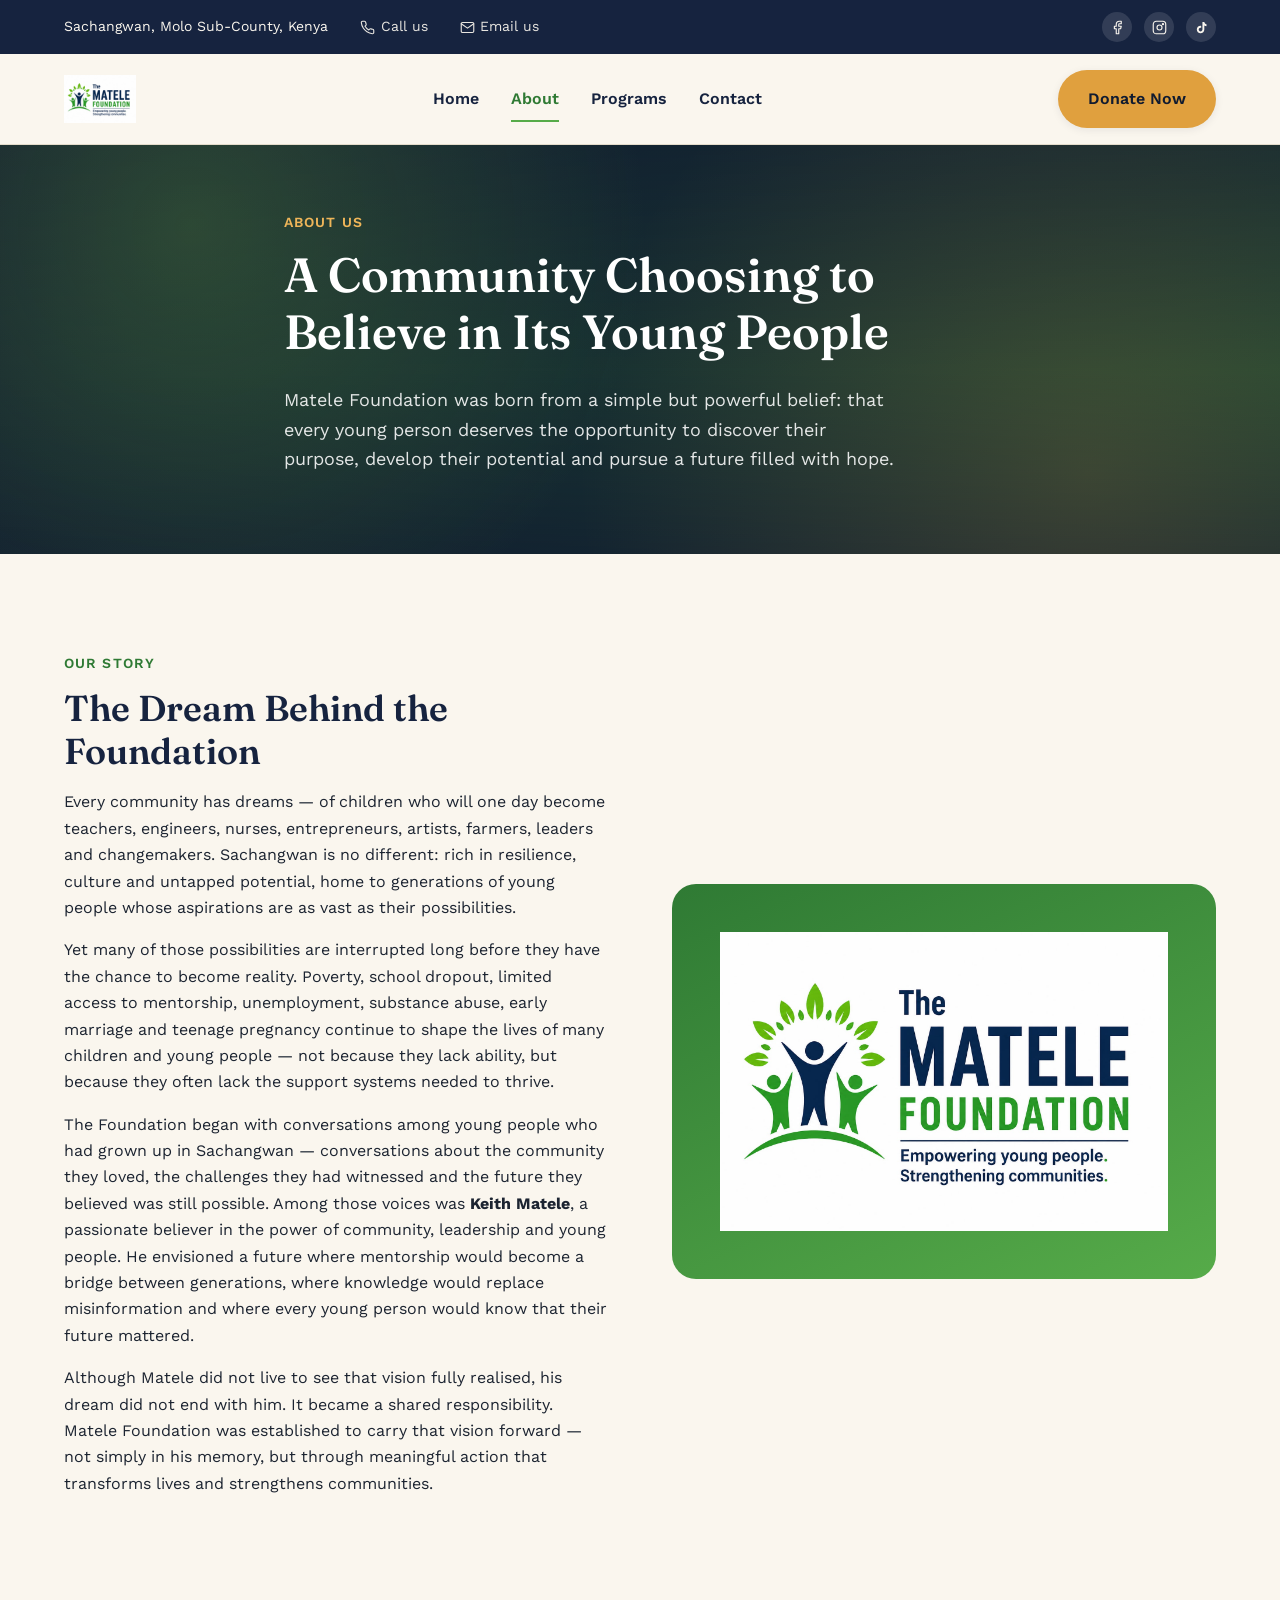
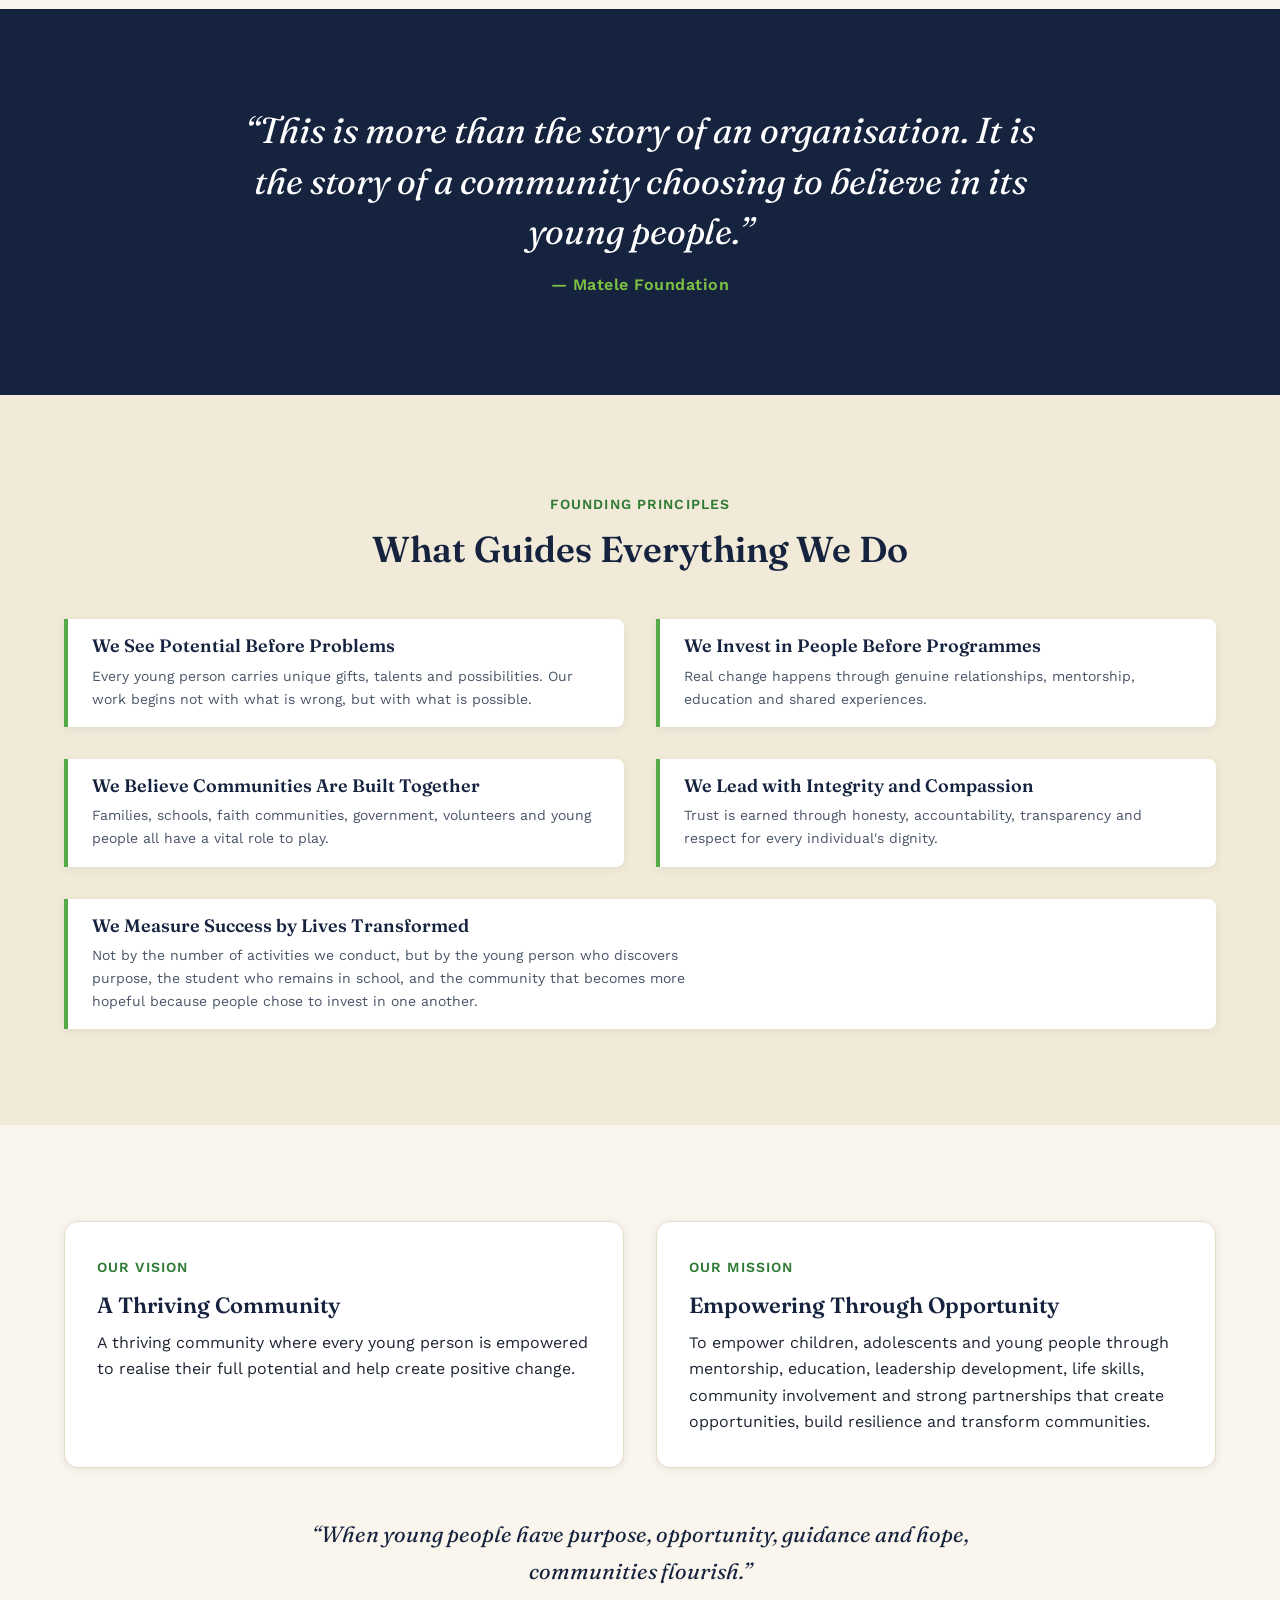
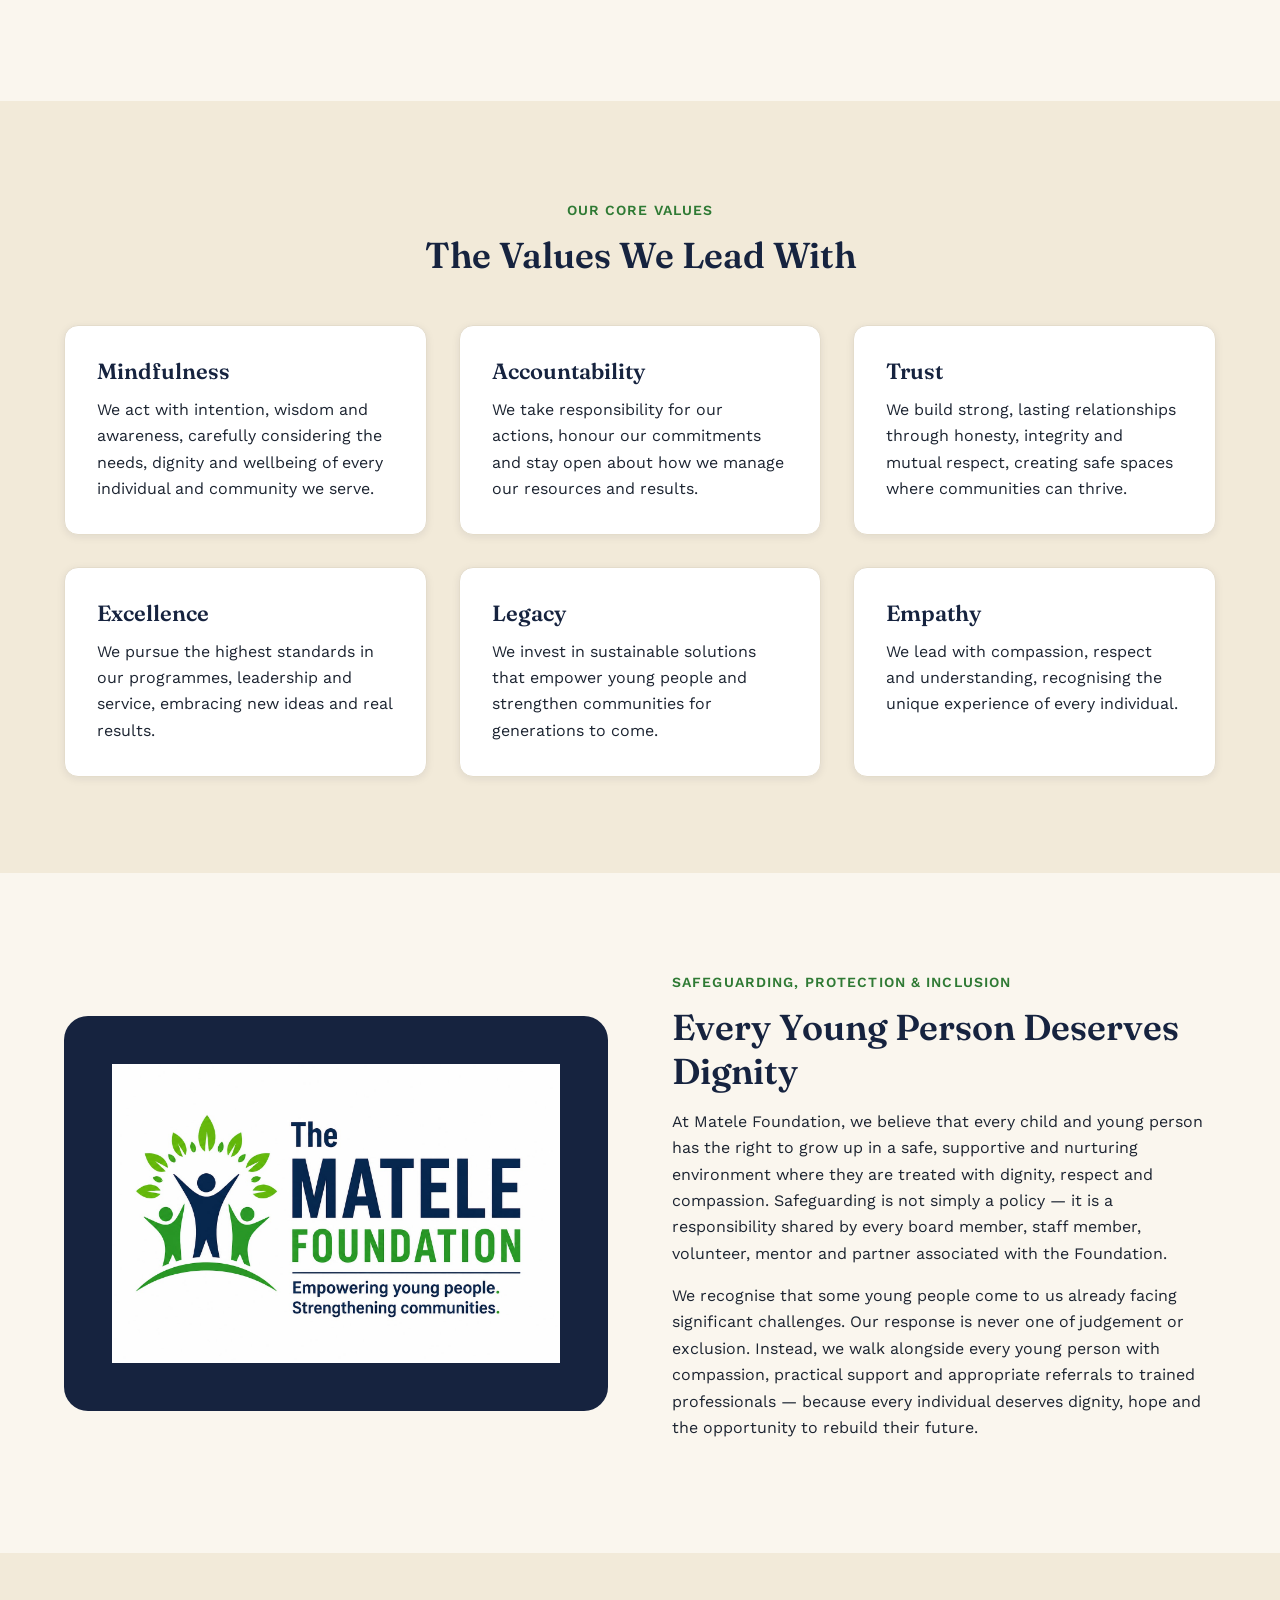
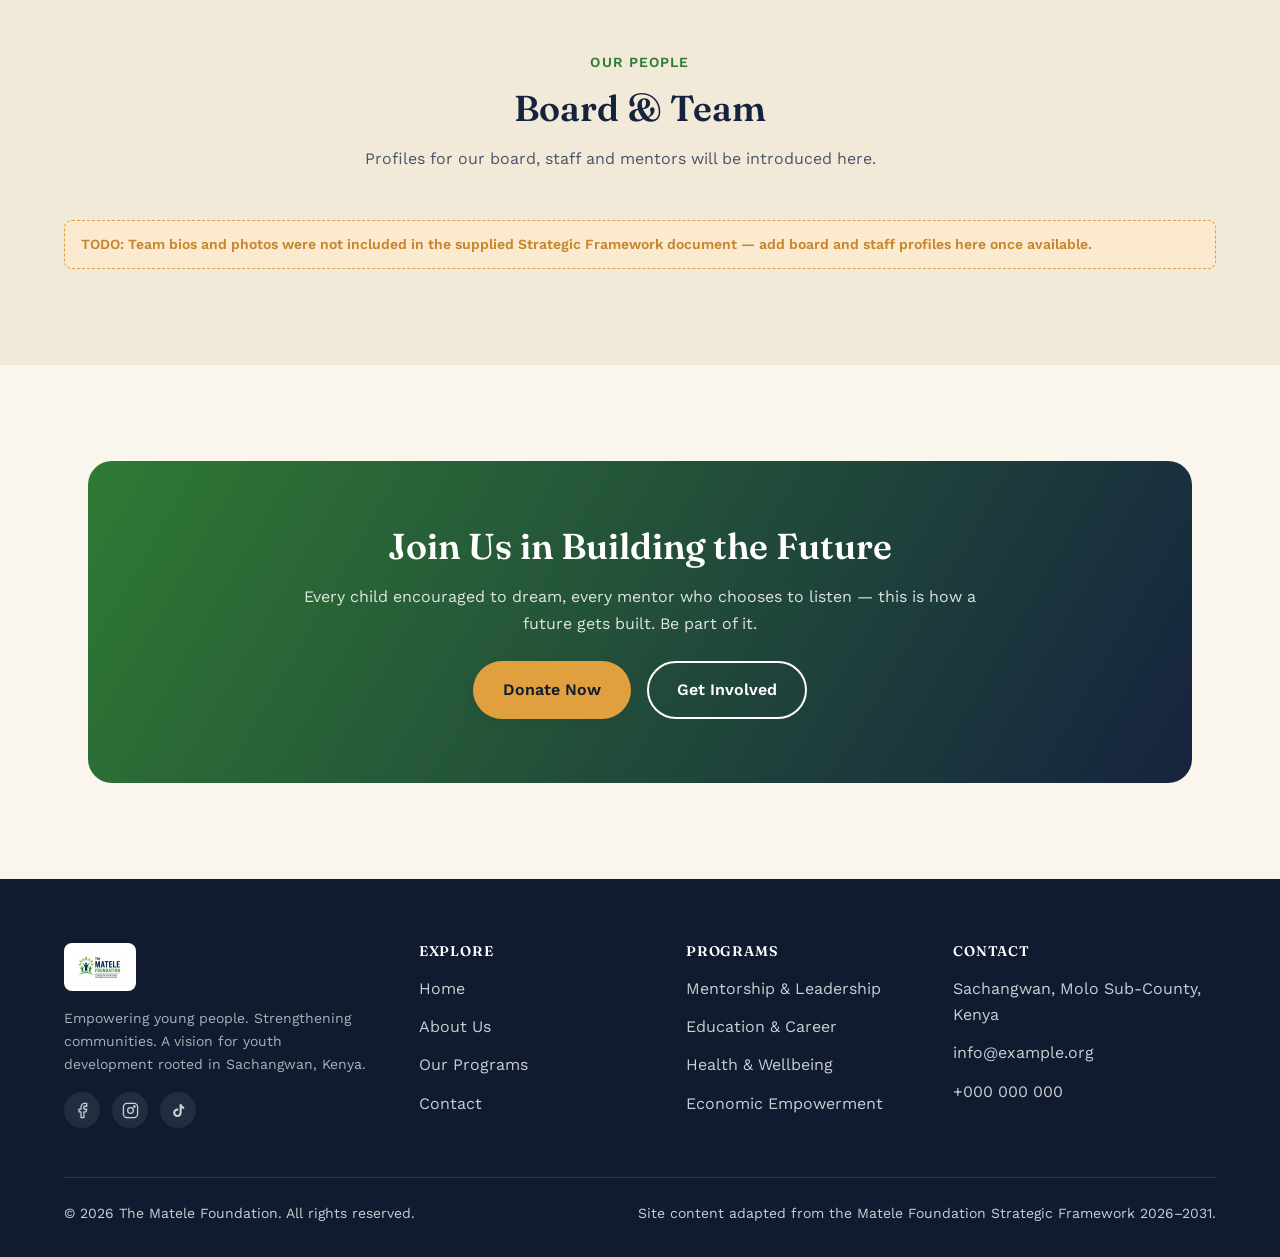
==== commit e9610377: "Simplify NGO/strategy jargon across site copy Replace terms like "Strategic Focus", "Desired Outcome" ====
--- a/about.html
+++ b/about.html
@@ -139,7 +139,7 @@
           </div>
           <div class="mini-card">
             <h4>We Invest in People Before Programmes</h4>
-            <p>Meaningful transformation happens through authentic relationships, mentorship, education and shared experiences.</p>
+            <p>Real change happens through genuine relationships, mentorship, education and shared experiences.</p>
           </div>
           <div class="mini-card">
             <h4>We Believe Communities Are Built Together</h4>
@@ -163,12 +163,12 @@
           <div class="card reveal">
             <span class="eyebrow">Our Vision</span>
             <h3>A Thriving Community</h3>
-            <p>A thriving community where every young person is empowered to realise their full potential and become a catalyst for positive change.</p>
+            <p>A thriving community where every young person is empowered to realise their full potential and help create positive change.</p>
           </div>
           <div class="card reveal">
             <span class="eyebrow">Our Mission</span>
             <h3>Empowering Through Opportunity</h3>
-            <p>To empower children, adolescents and young people through mentorship, education, leadership development, life skills, community engagement and strategic partnerships that create opportunities, strengthen resilience and transform communities.</p>
+            <p>To empower children, adolescents and young people through mentorship, education, leadership development, life skills, community involvement and strong partnerships that create opportunities, build resilience and transform communities.</p>
           </div>
         </div>
         <p class="text-center reveal" style="margin-top: var(--space-6); font-family: var(--font-display); font-size: var(--fs-lg); font-style: italic; color: var(--color-navy-800); max-width: 720px; margin-inline: auto;">
@@ -190,7 +190,7 @@
           </div>
           <div class="card">
             <h3>Accountability</h3>
-            <p>We take responsibility for our actions, honour our commitments and remain transparent in the stewardship of our resources and impact.</p>
+            <p>We take responsibility for our actions, honour our commitments and stay open about how we manage our resources and results.</p>
           </div>
           <div class="card">
             <h3>Trust</h3>
@@ -198,7 +198,7 @@
           </div>
           <div class="card">
             <h3>Excellence</h3>
-            <p>We pursue the highest standards in our programmes, leadership and service, embracing innovation and measurable impact.</p>
+            <p>We pursue the highest standards in our programmes, leadership and service, embracing new ideas and real results.</p>
           </div>
           <div class="card">
             <h3>Legacy</h3>
@@ -232,7 +232,7 @@
               We recognise that some young people come to us already facing significant
               challenges. Our response is never one of judgement or exclusion. Instead, we walk
               alongside every young person with compassion, practical support and appropriate
-              referrals to qualified service providers &mdash; because every individual deserves
+              referrals to trained professionals &mdash; because every individual deserves
               dignity, hope and the opportunity to rebuild their future.
             </p>
           </div>
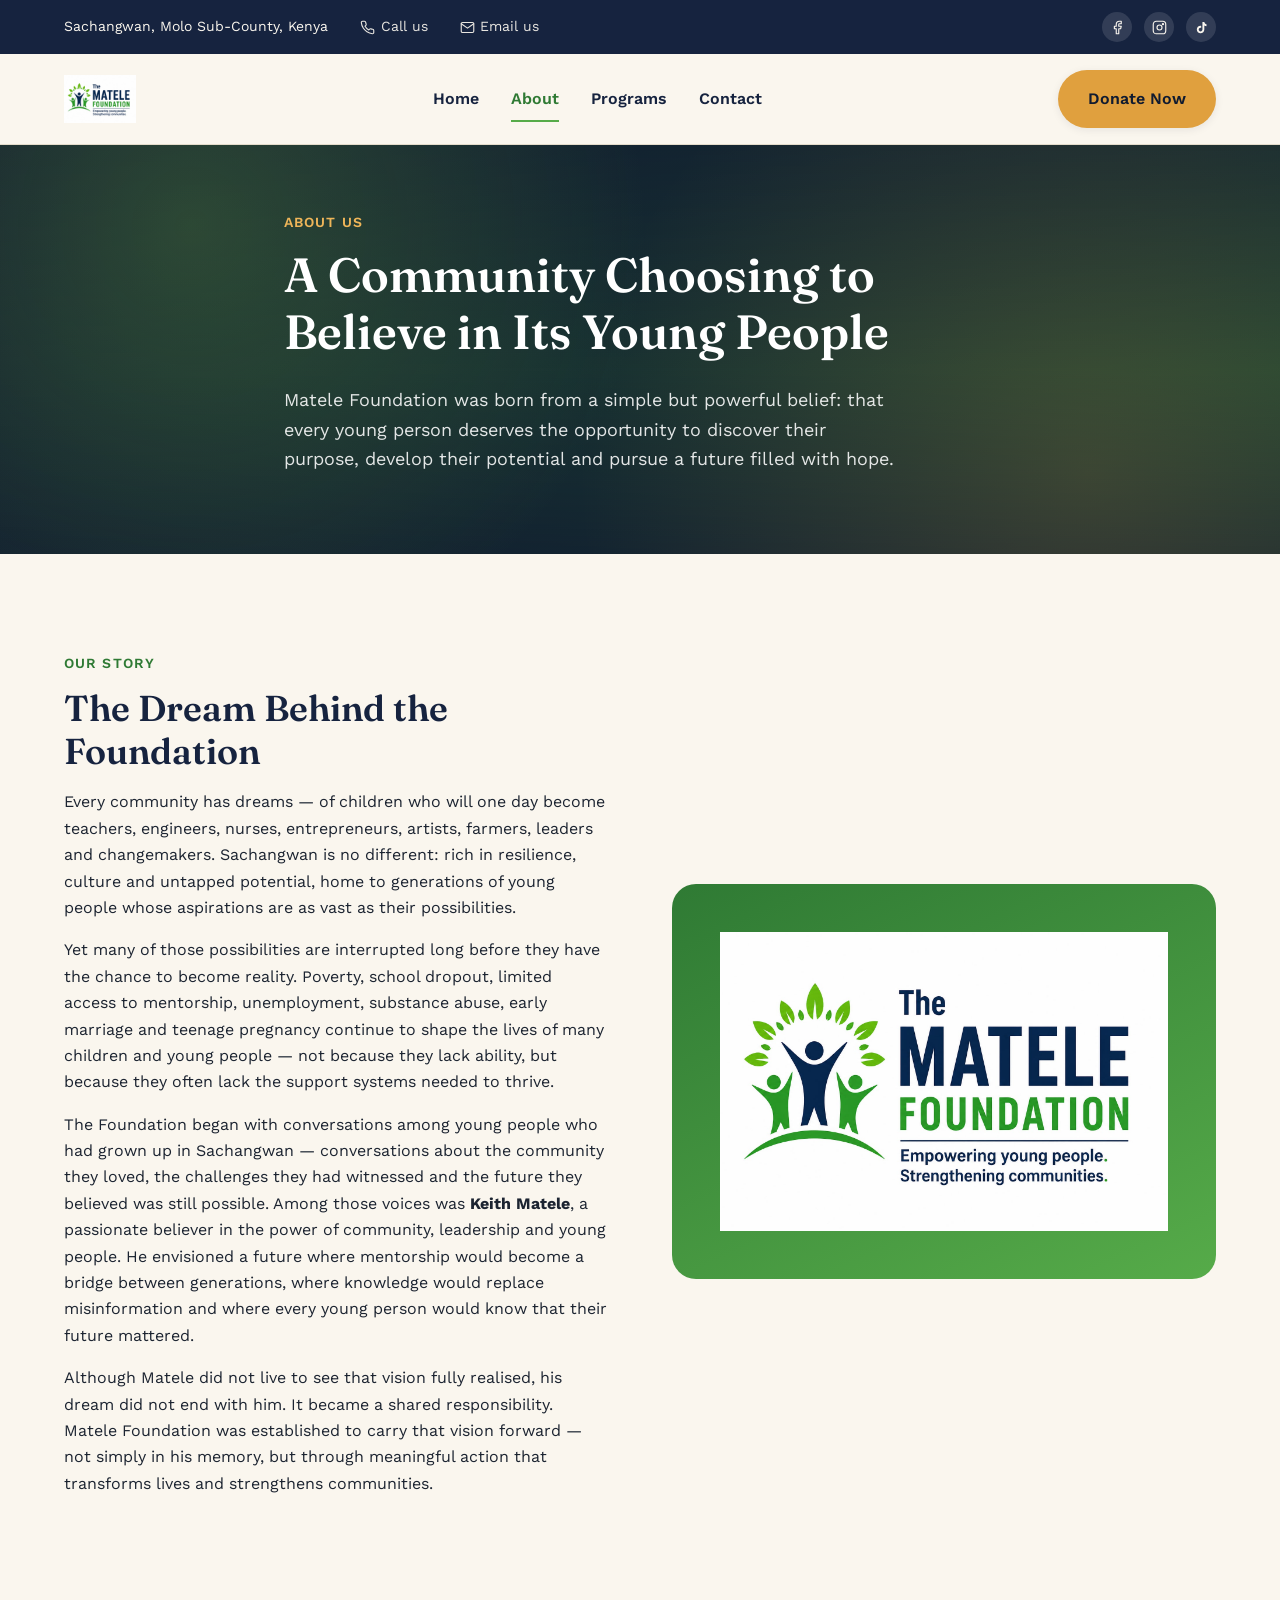
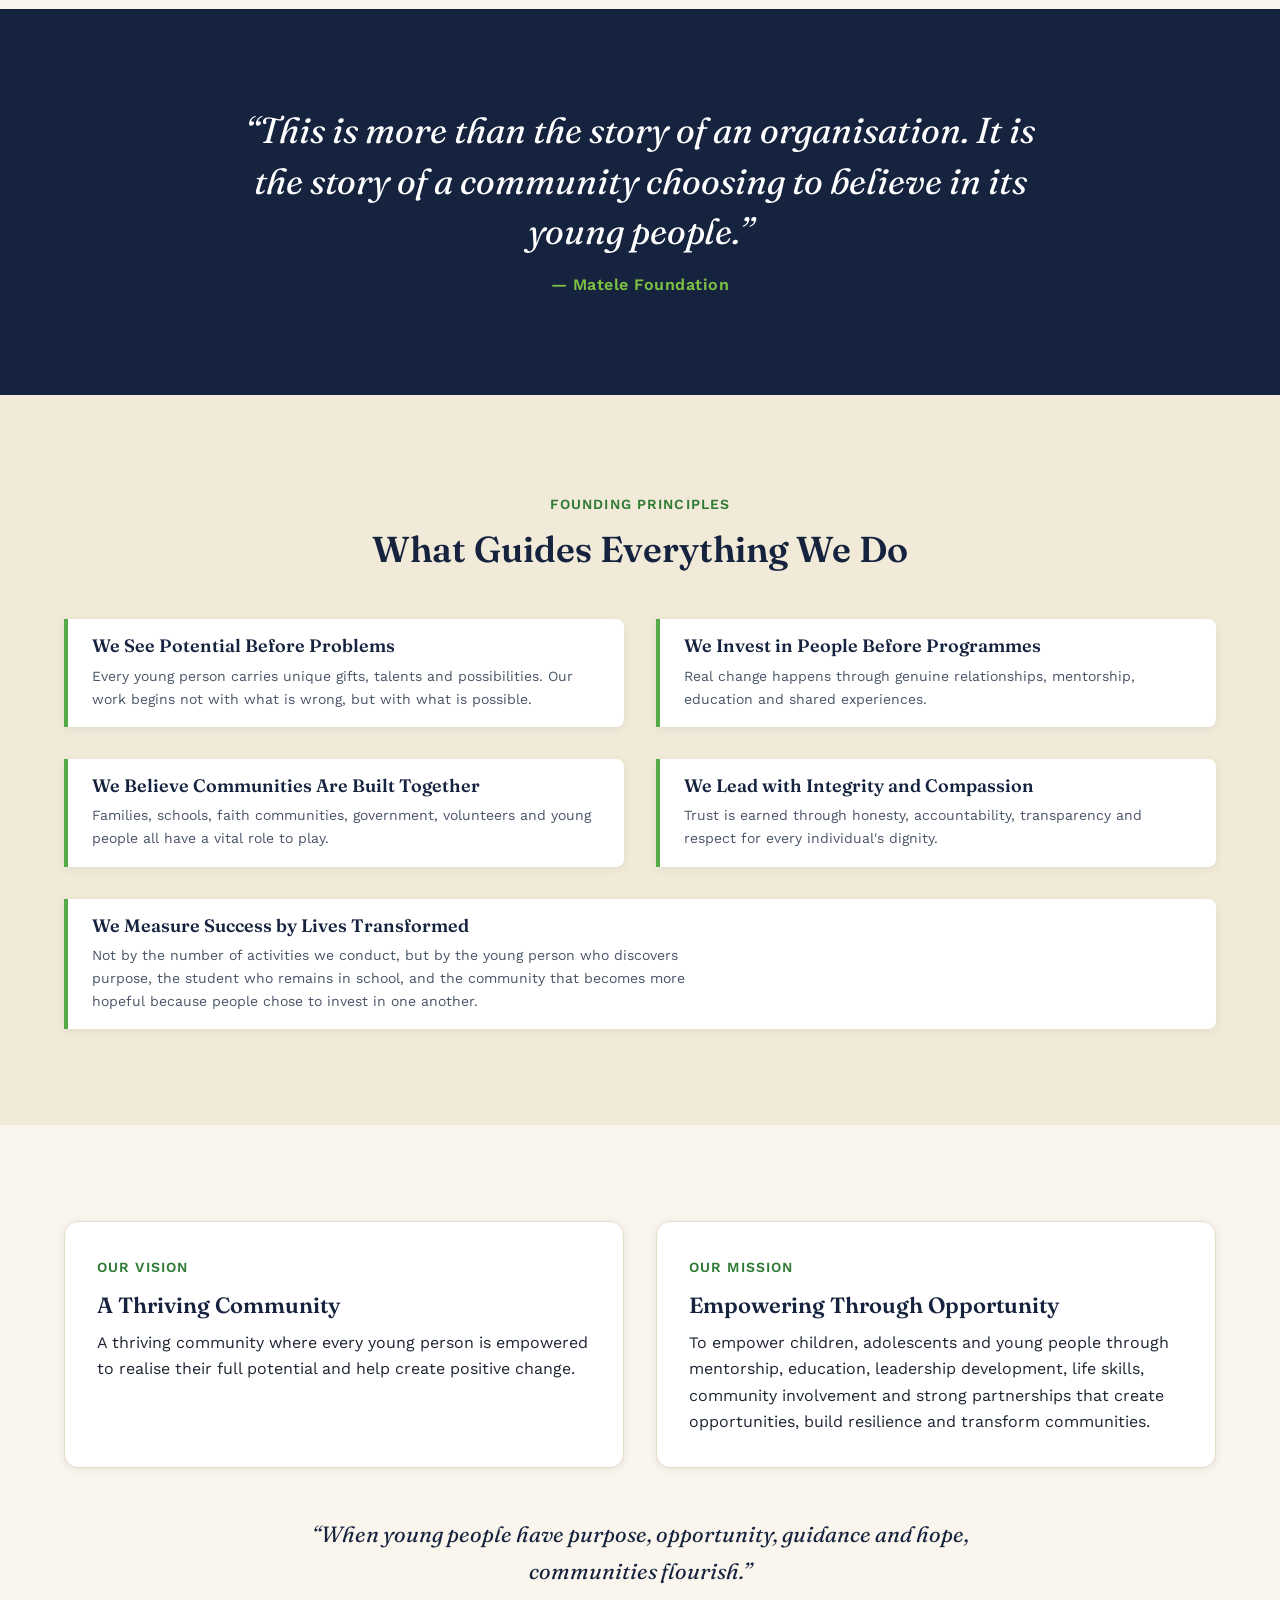
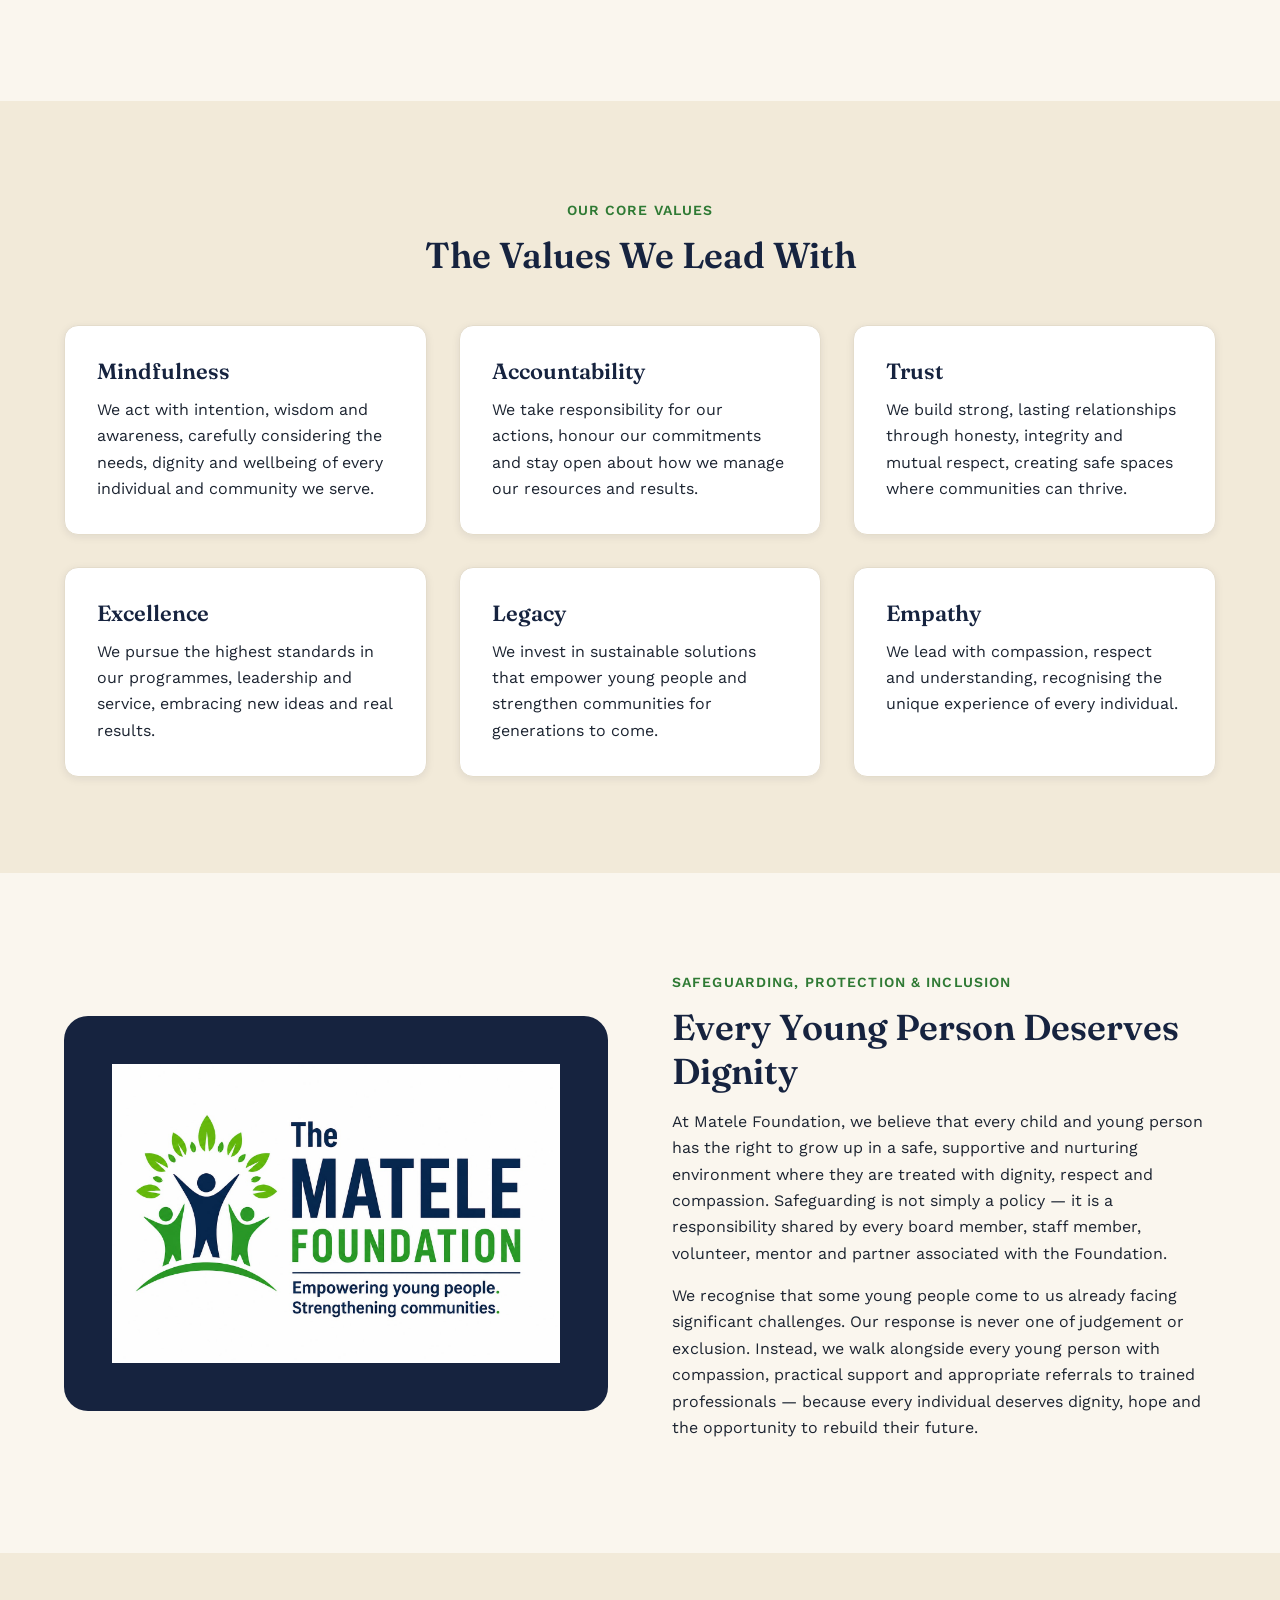
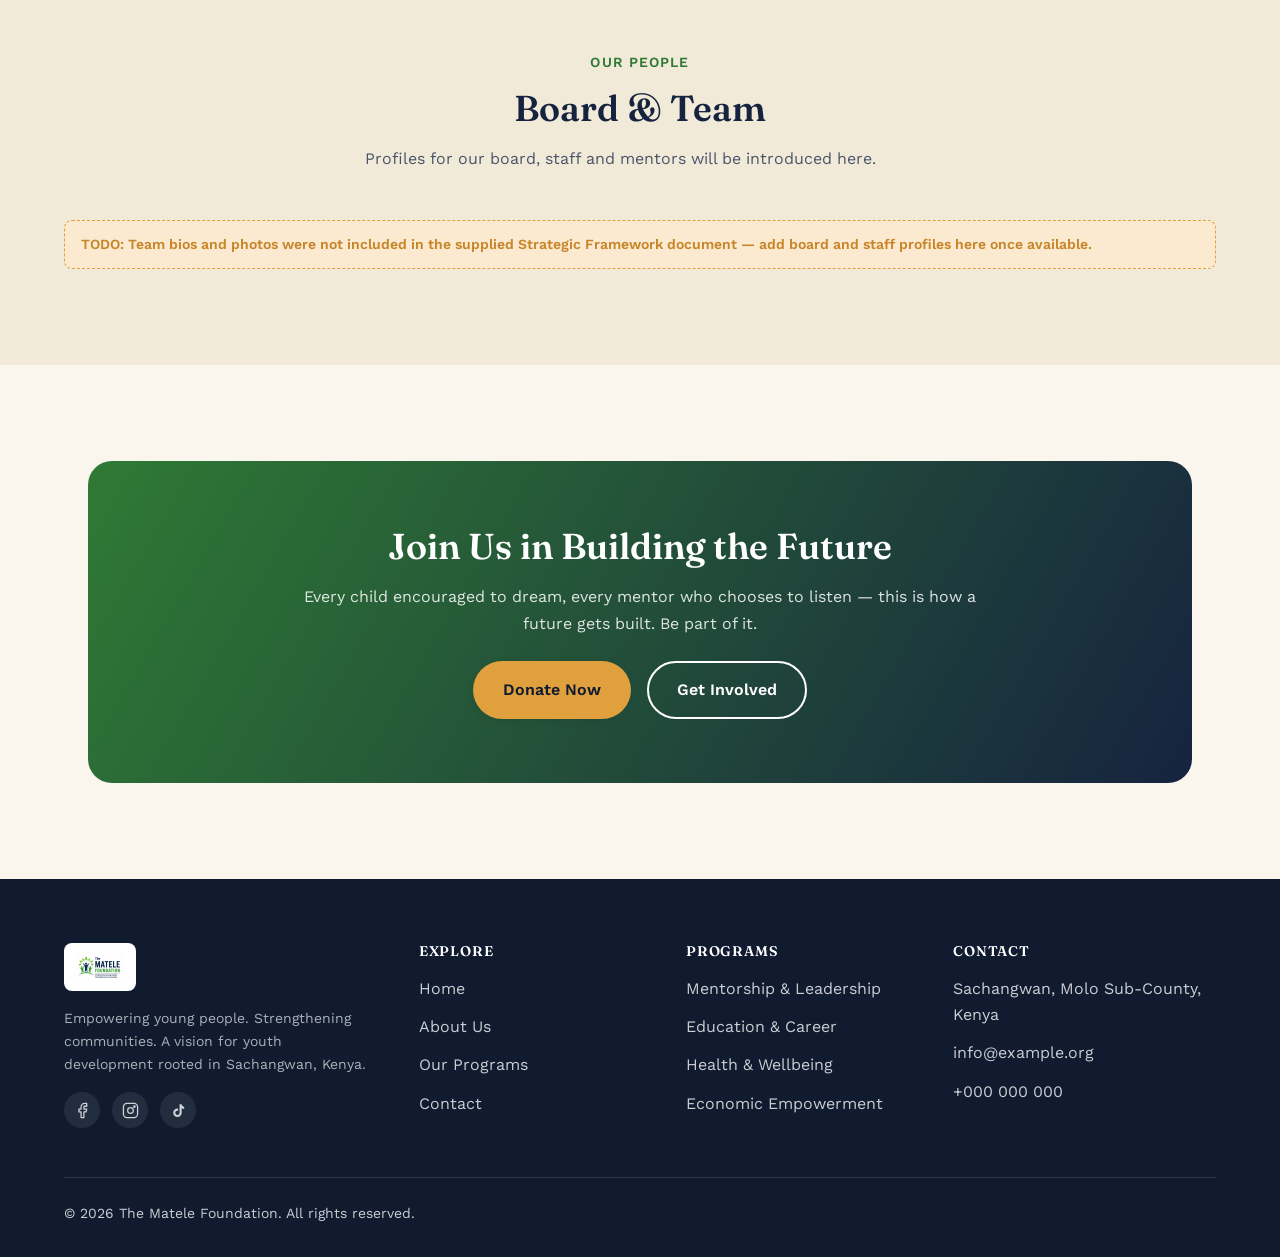
==== commit daf118e0: "Remove strategic framework attribution line; add staging deploy workflow Drop the footer line credit" ====
--- a/about.html
+++ b/about.html
@@ -314,7 +314,6 @@
       </div>
       <div class="footer-bottom">
         <span>&copy; <span id="year"></span> The Matele Foundation. All rights reserved.</span>
-        <span>Site content adapted from the Matele Foundation Strategic Framework 2026&ndash;2031.</span>
       </div>
     </div>
   </footer>
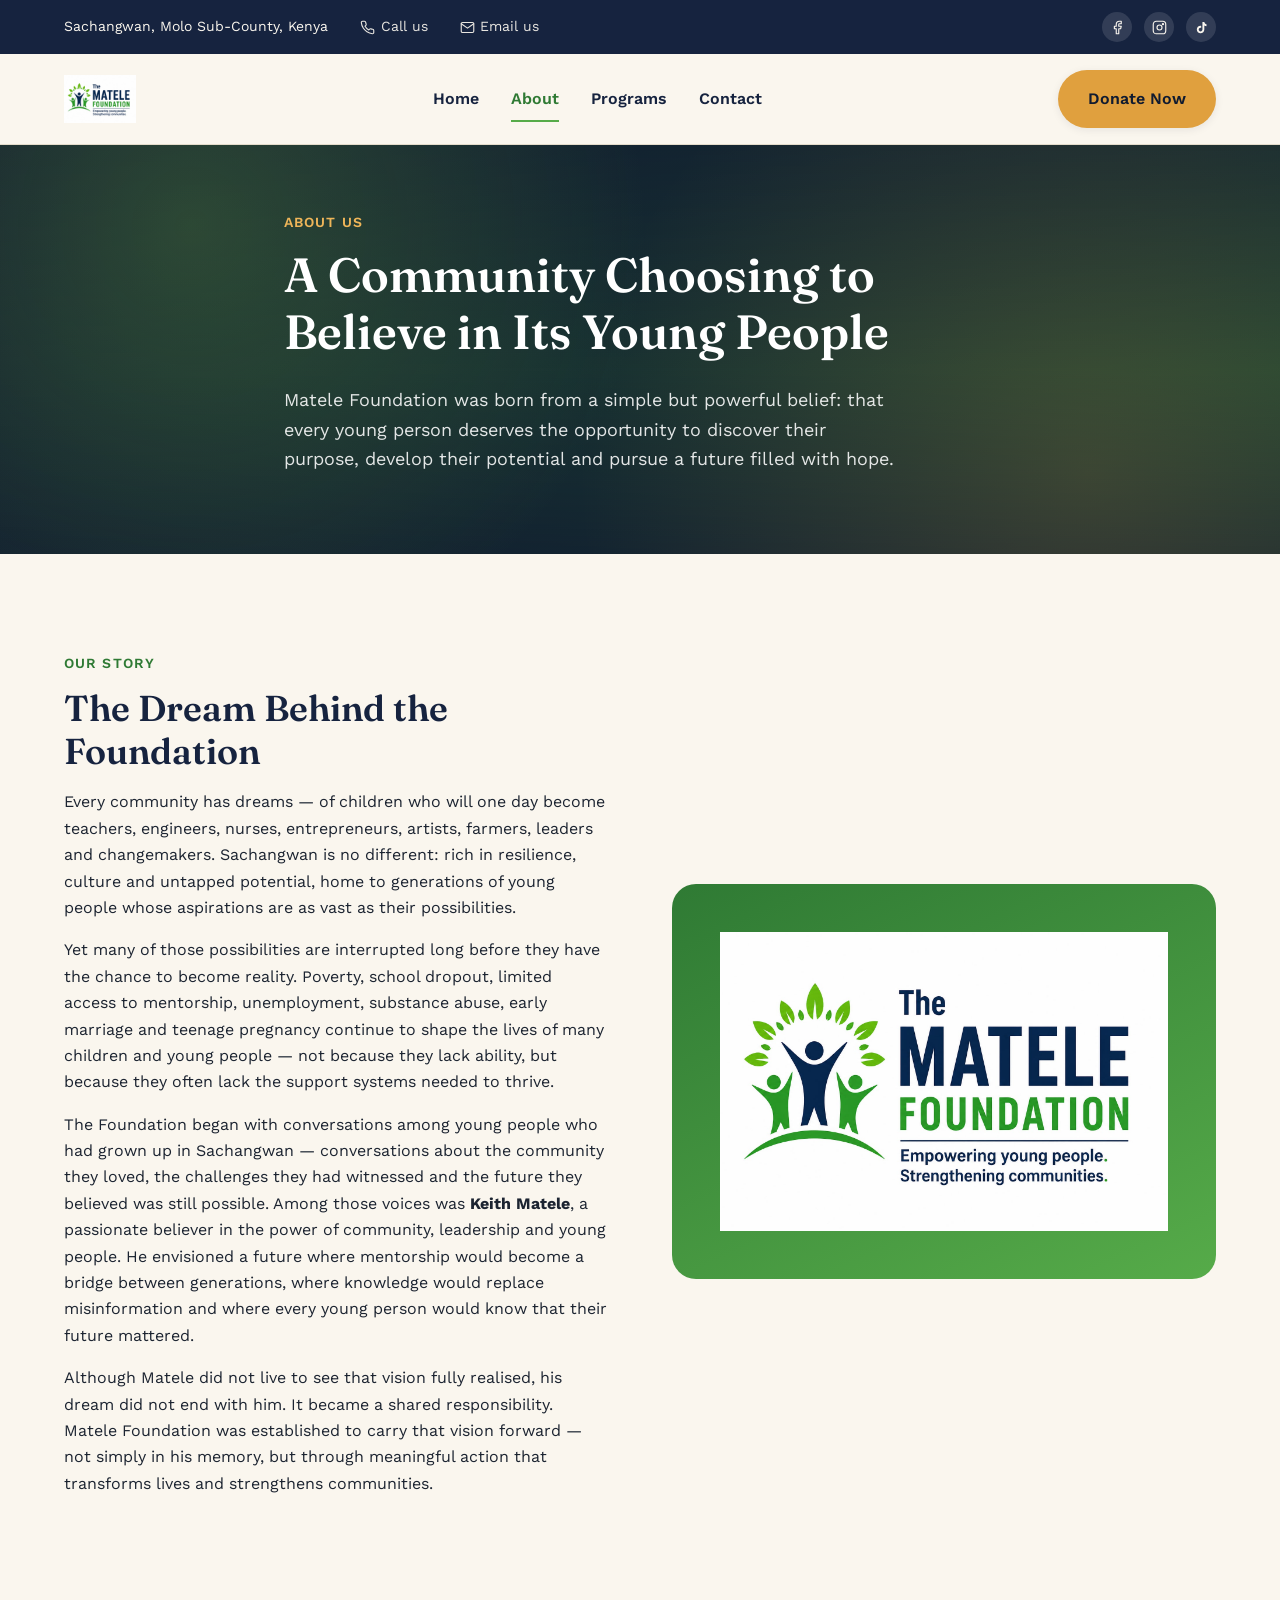
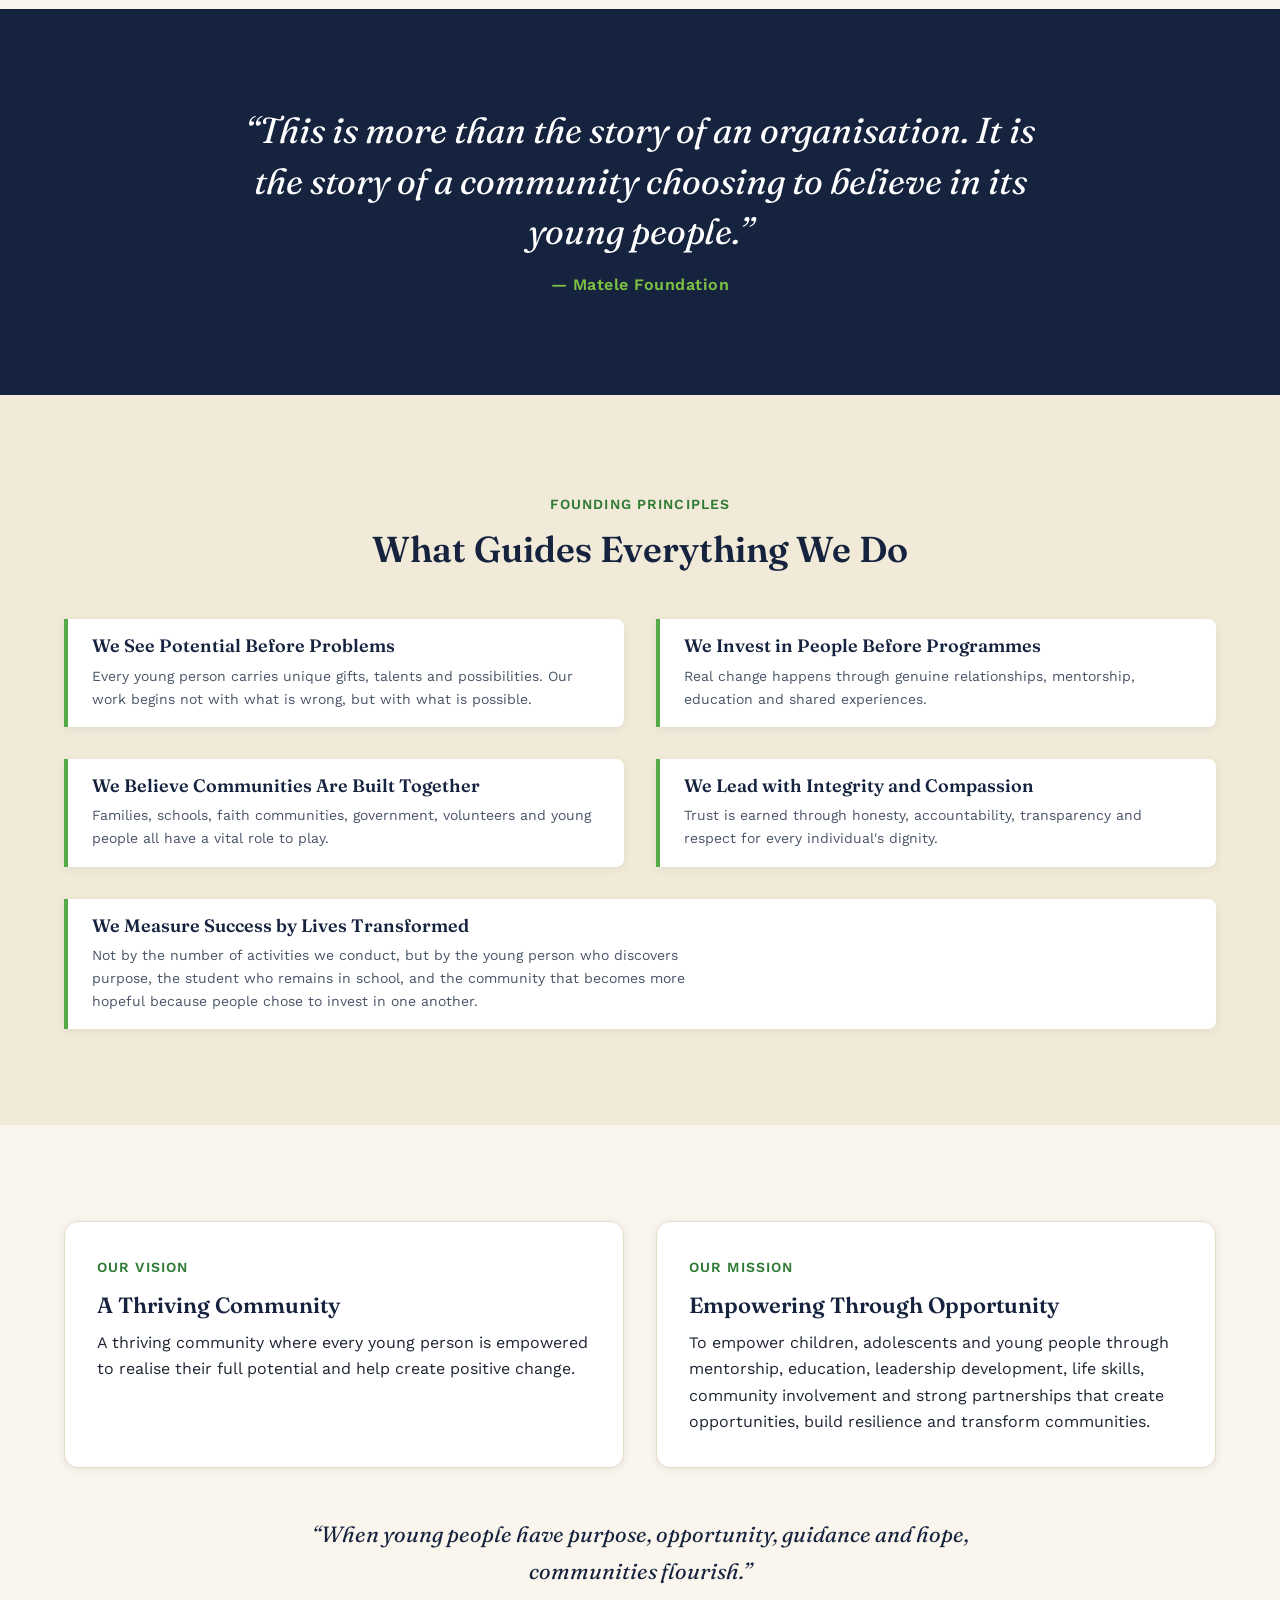
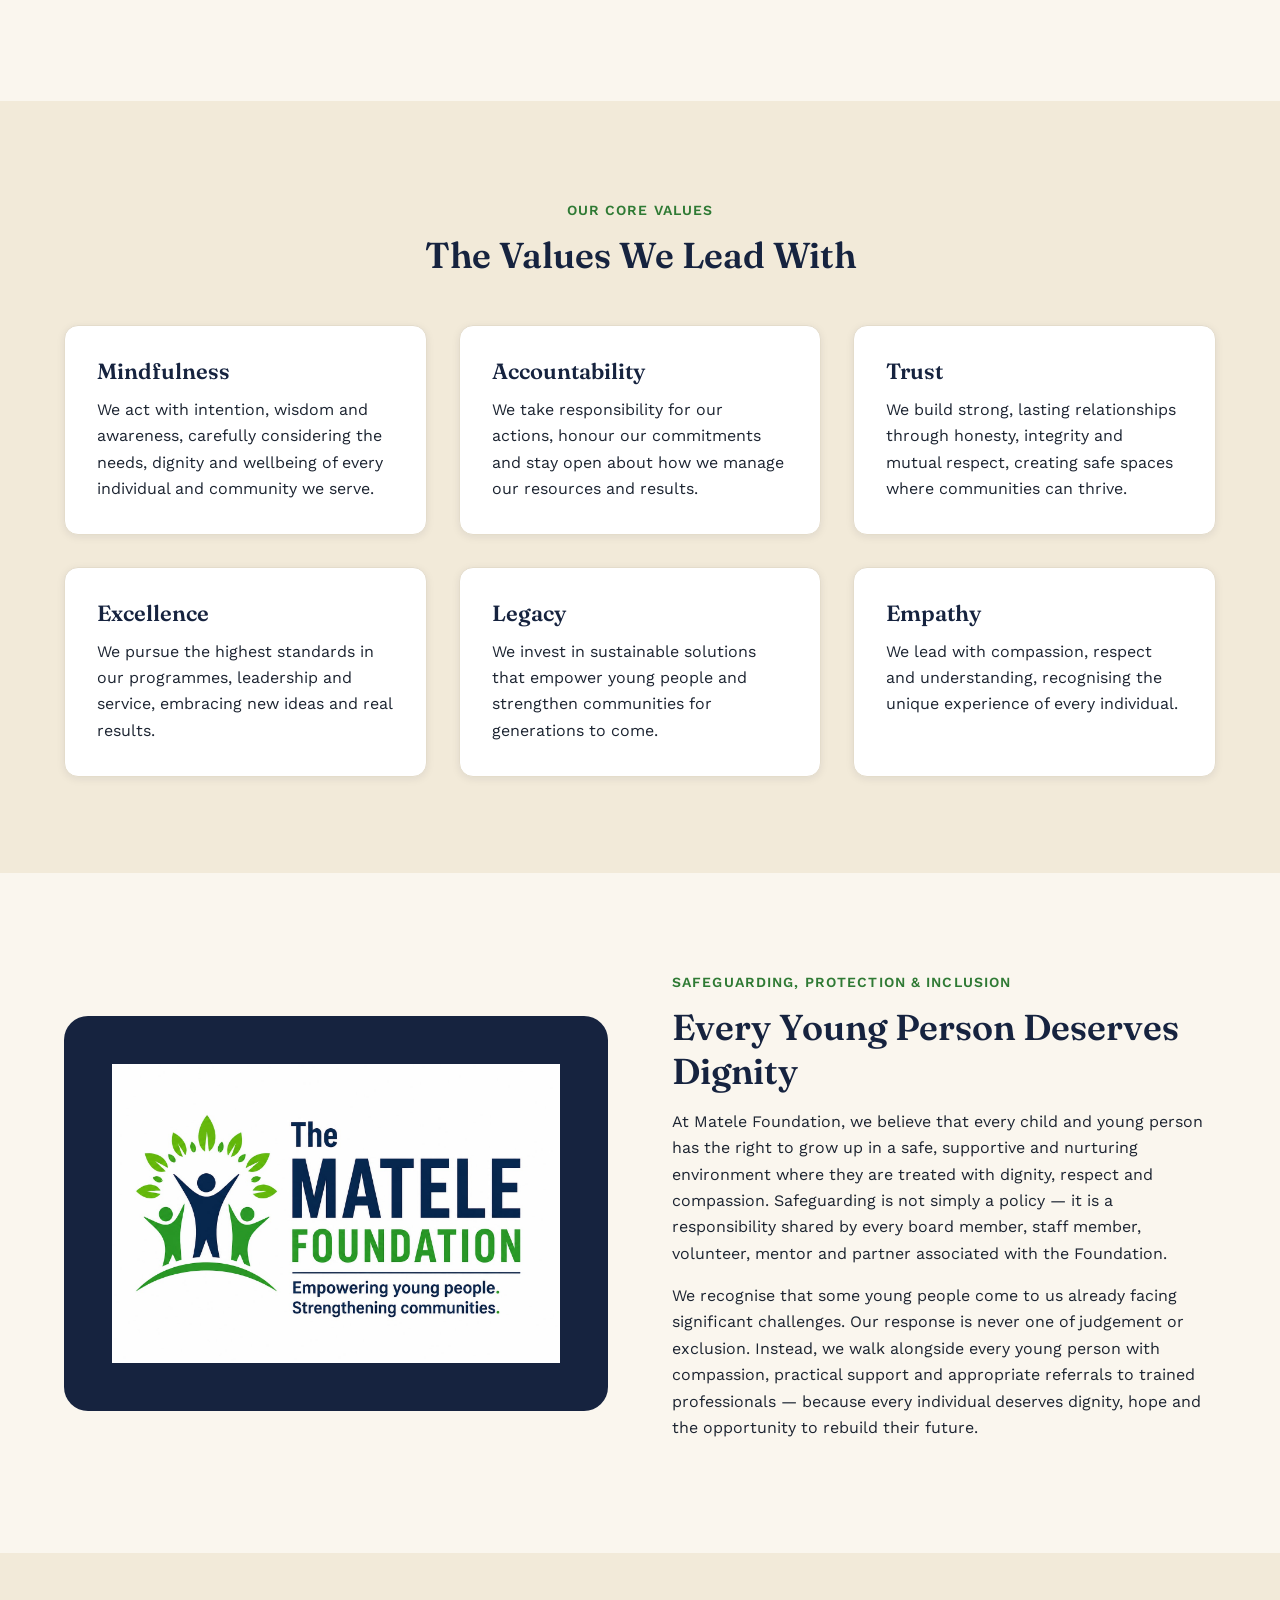
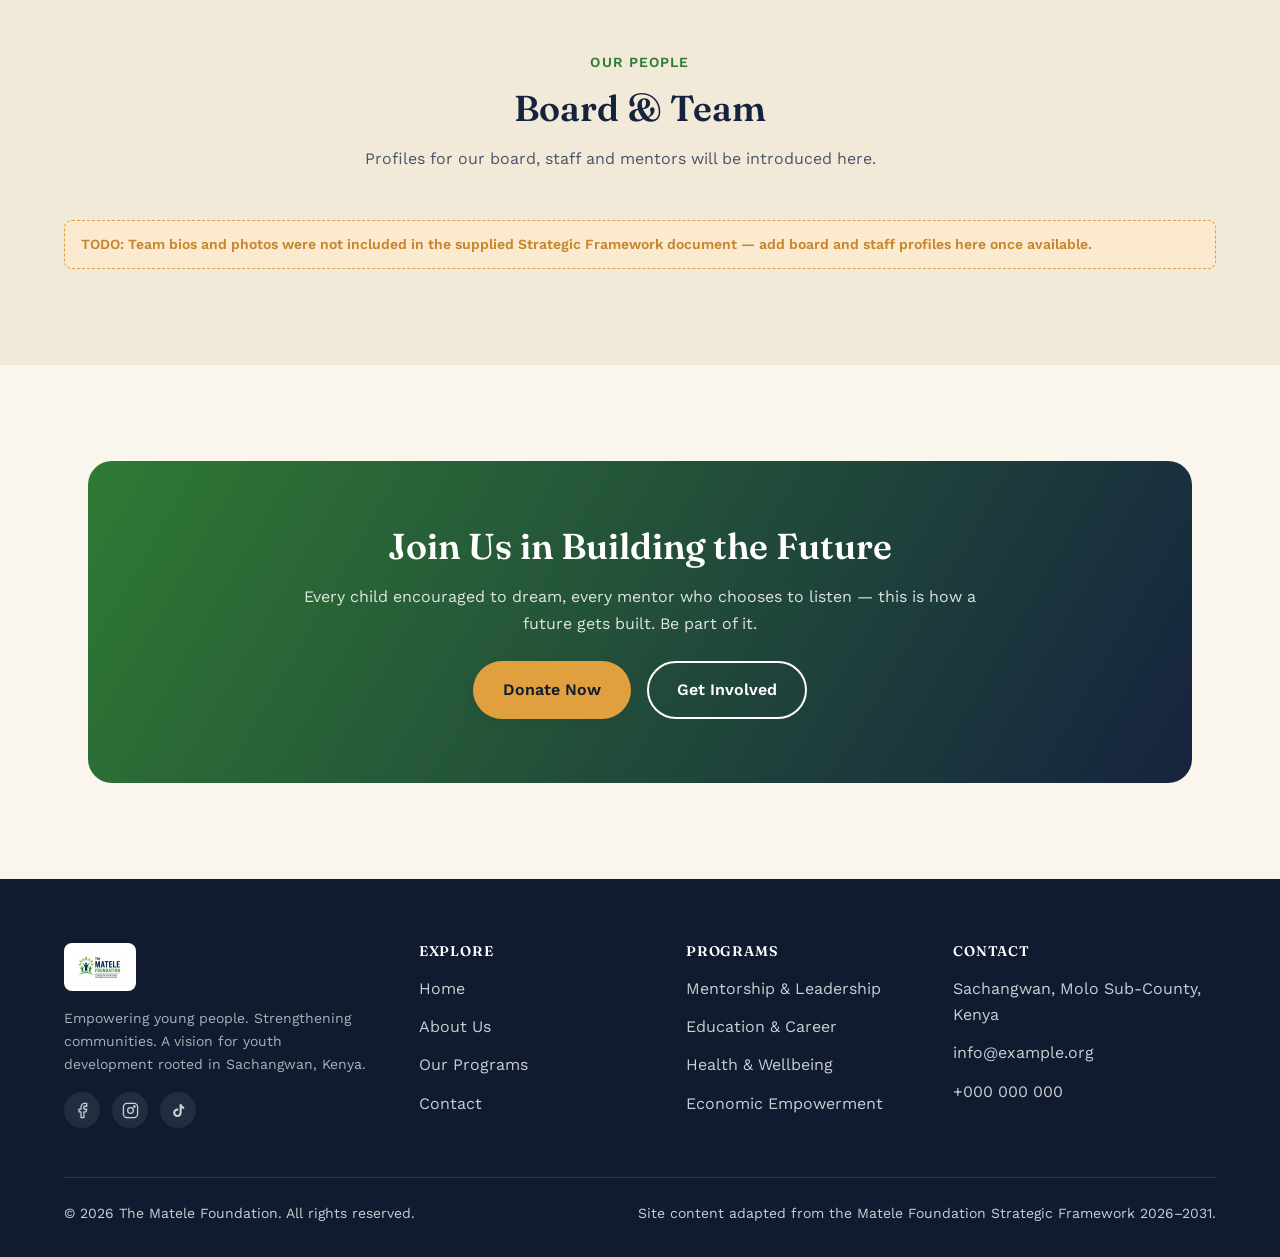
==== commit 9811e60b: "deploy: 7929e38f079dd65d423dc1ffb31d7114a9a7fe10" ====
--- a/about.html
+++ b/about.html
@@ -314,6 +314,7 @@
       </div>
       <div class="footer-bottom">
         <span>&copy; <span id="year"></span> The Matele Foundation. All rights reserved.</span>
+        <span>Site content adapted from the Matele Foundation Strategic Framework 2026&ndash;2031.</span>
       </div>
     </div>
   </footer>
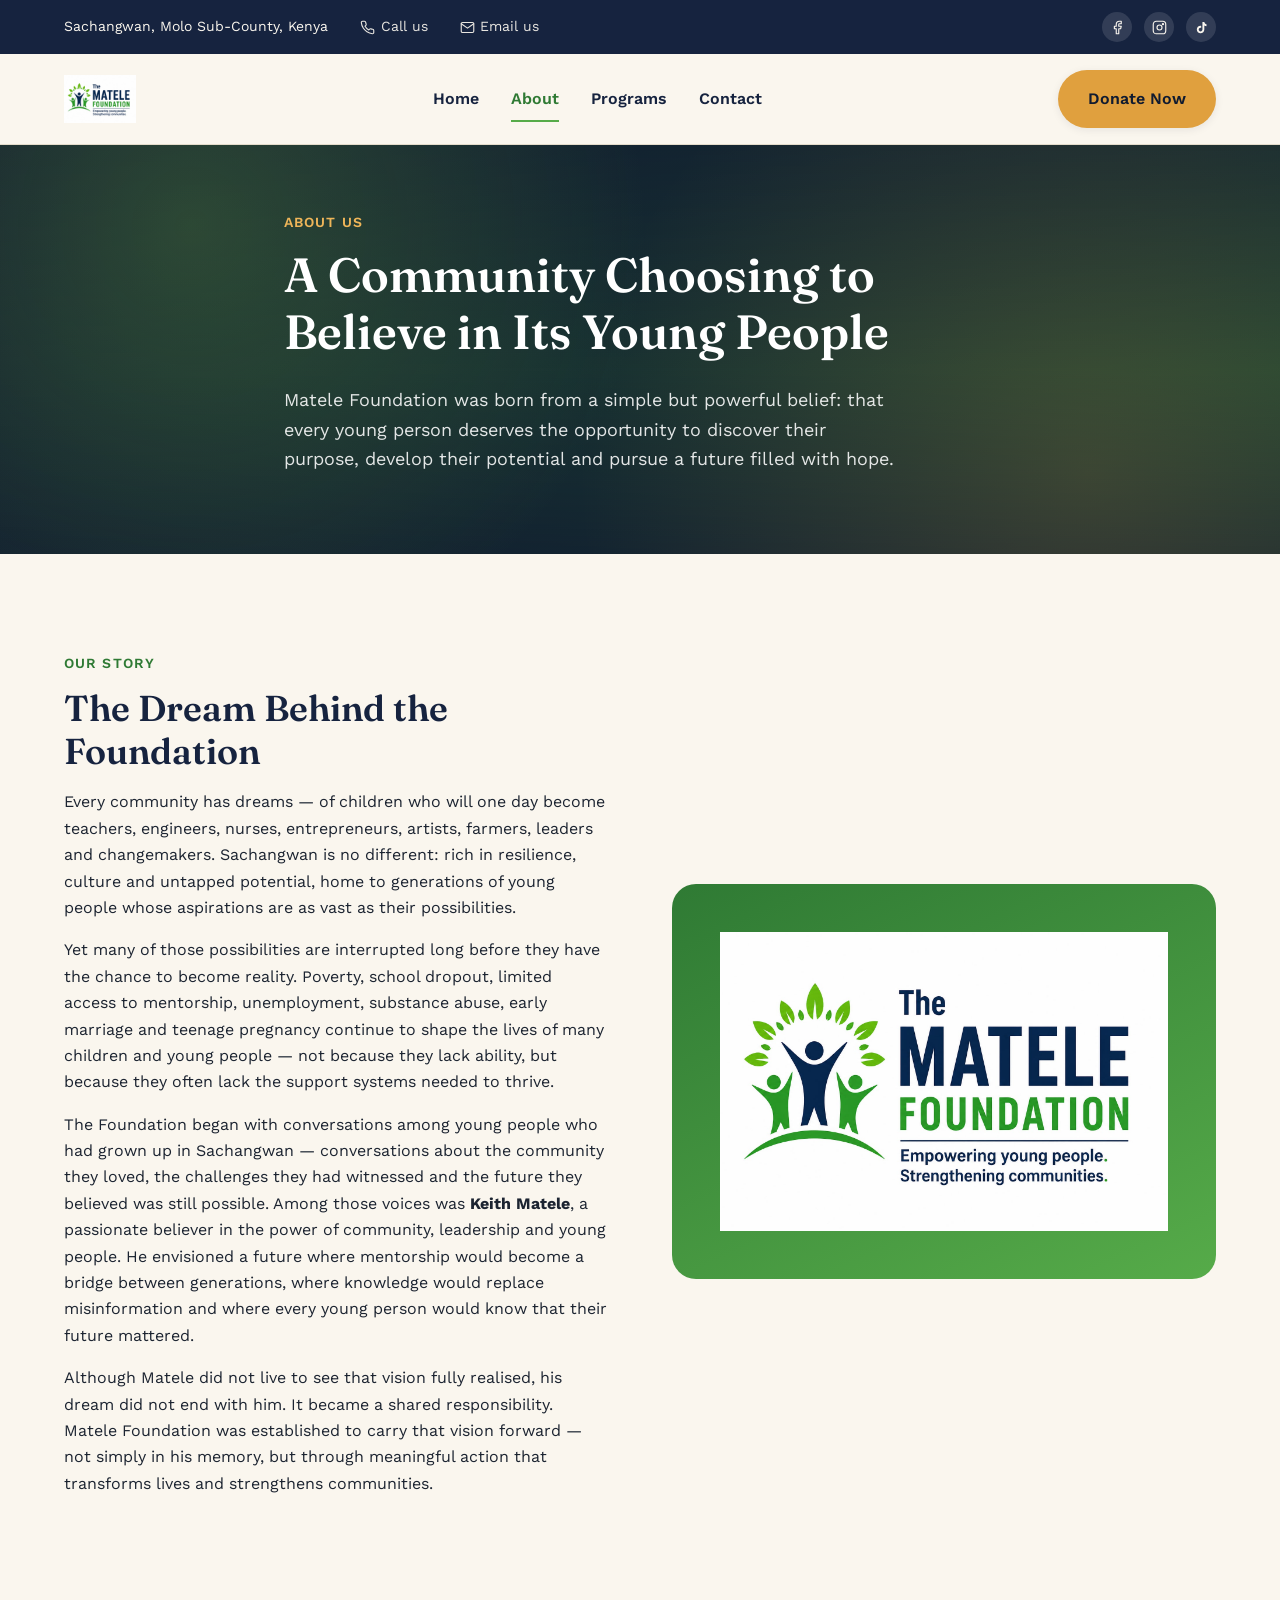
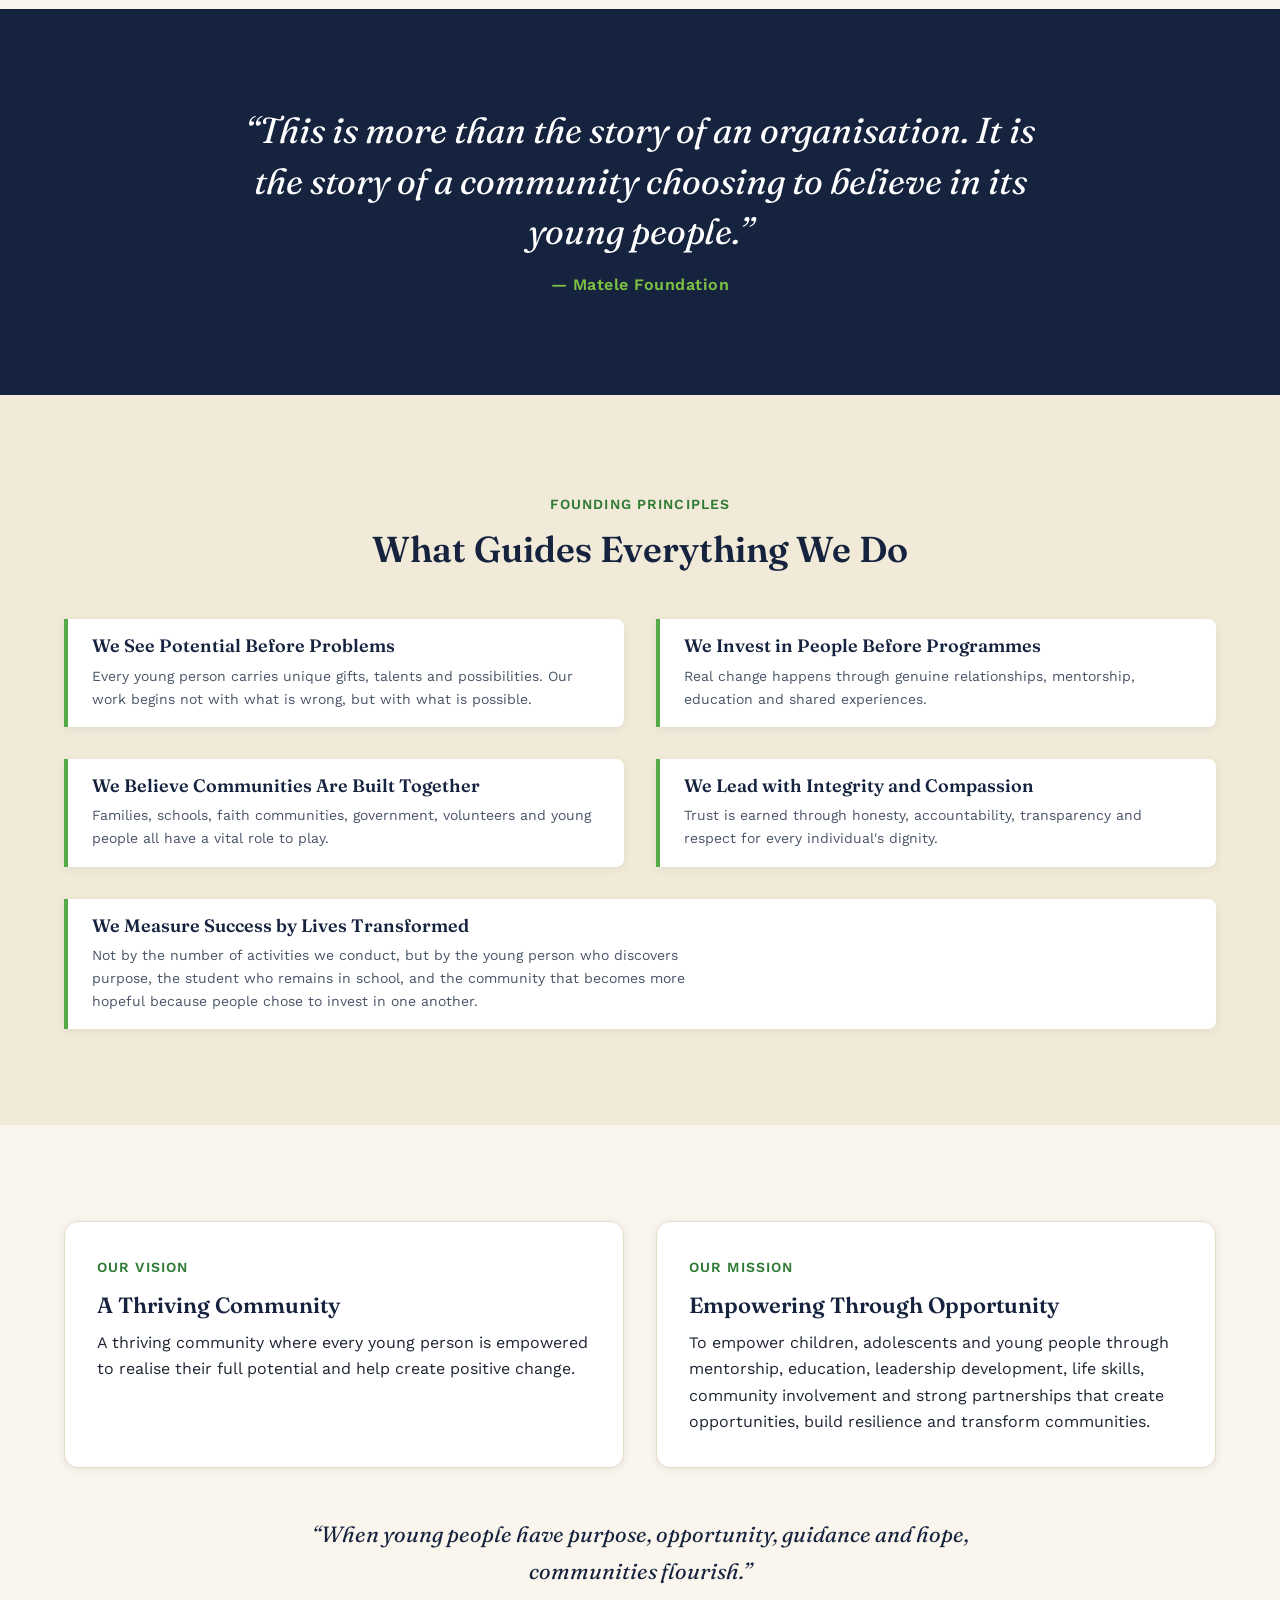
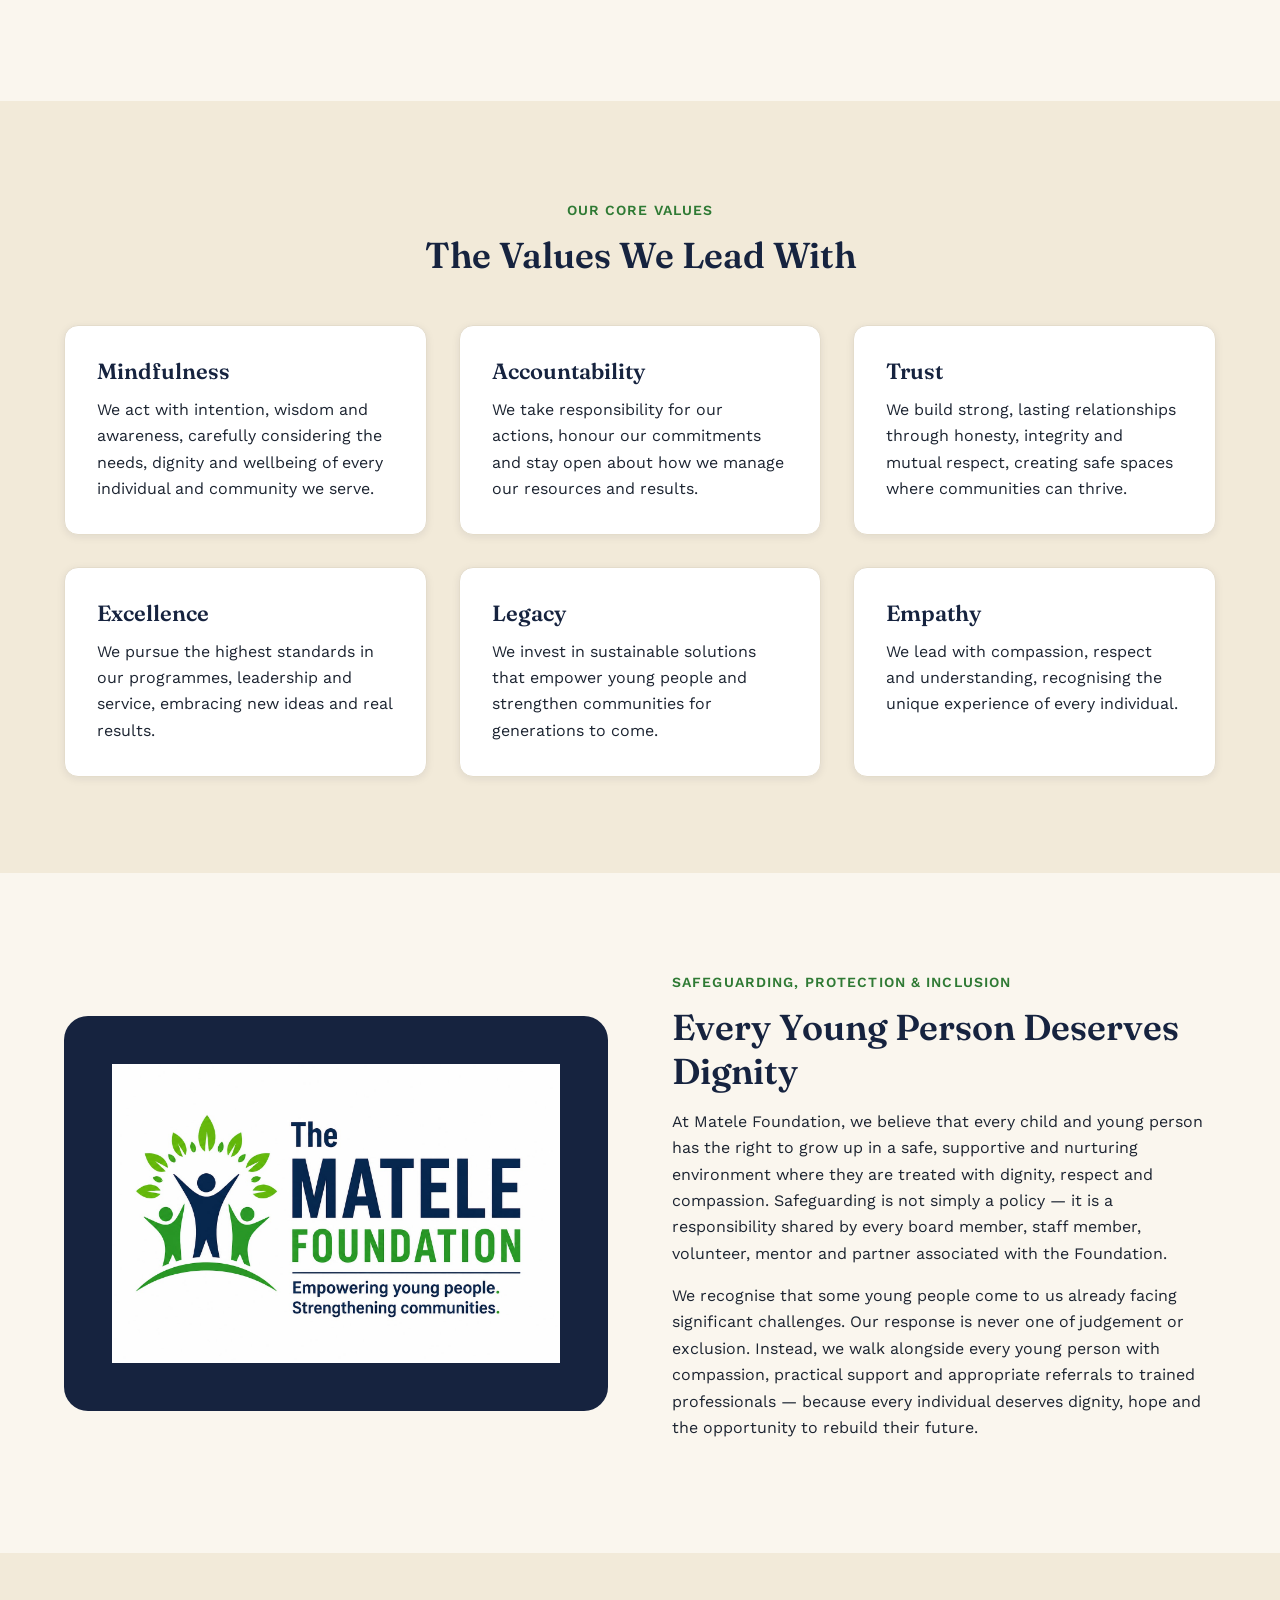
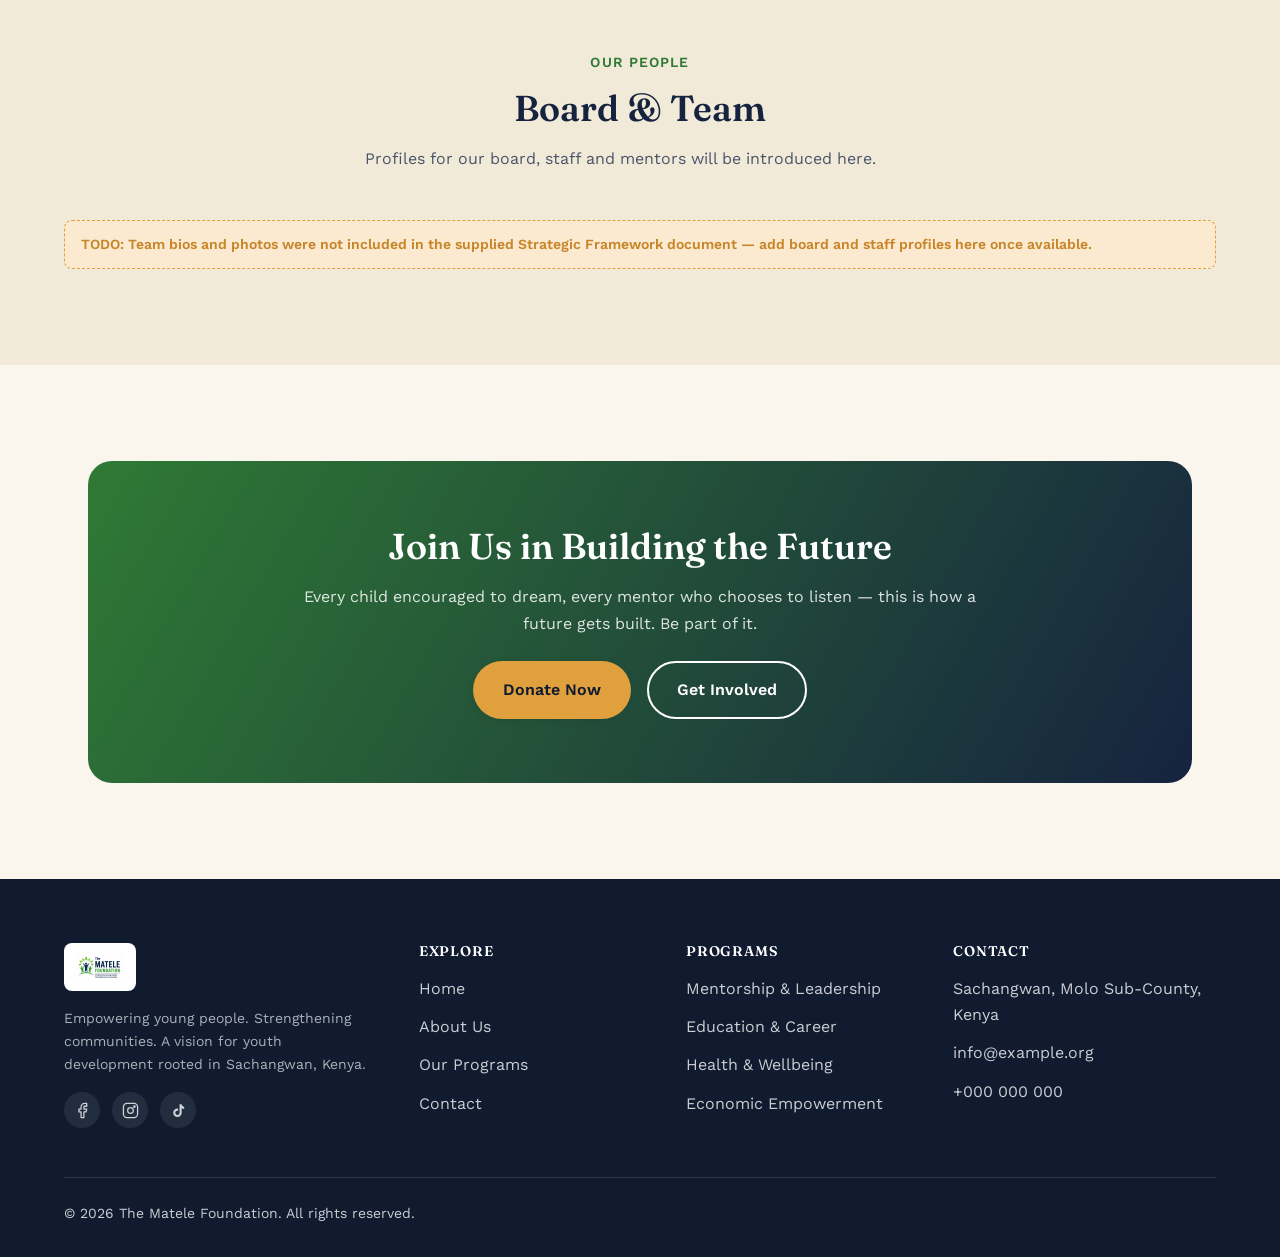
==== commit 5e02225e: "Merge develop: remove strategic framework attribution line Co-Authored-By: Claude Sonnet 5 <noreply@" ====
--- a/about.html
+++ b/about.html
@@ -314,7 +314,6 @@
       </div>
       <div class="footer-bottom">
         <span>&copy; <span id="year"></span> The Matele Foundation. All rights reserved.</span>
-        <span>Site content adapted from the Matele Foundation Strategic Framework 2026&ndash;2031.</span>
       </div>
     </div>
   </footer>
